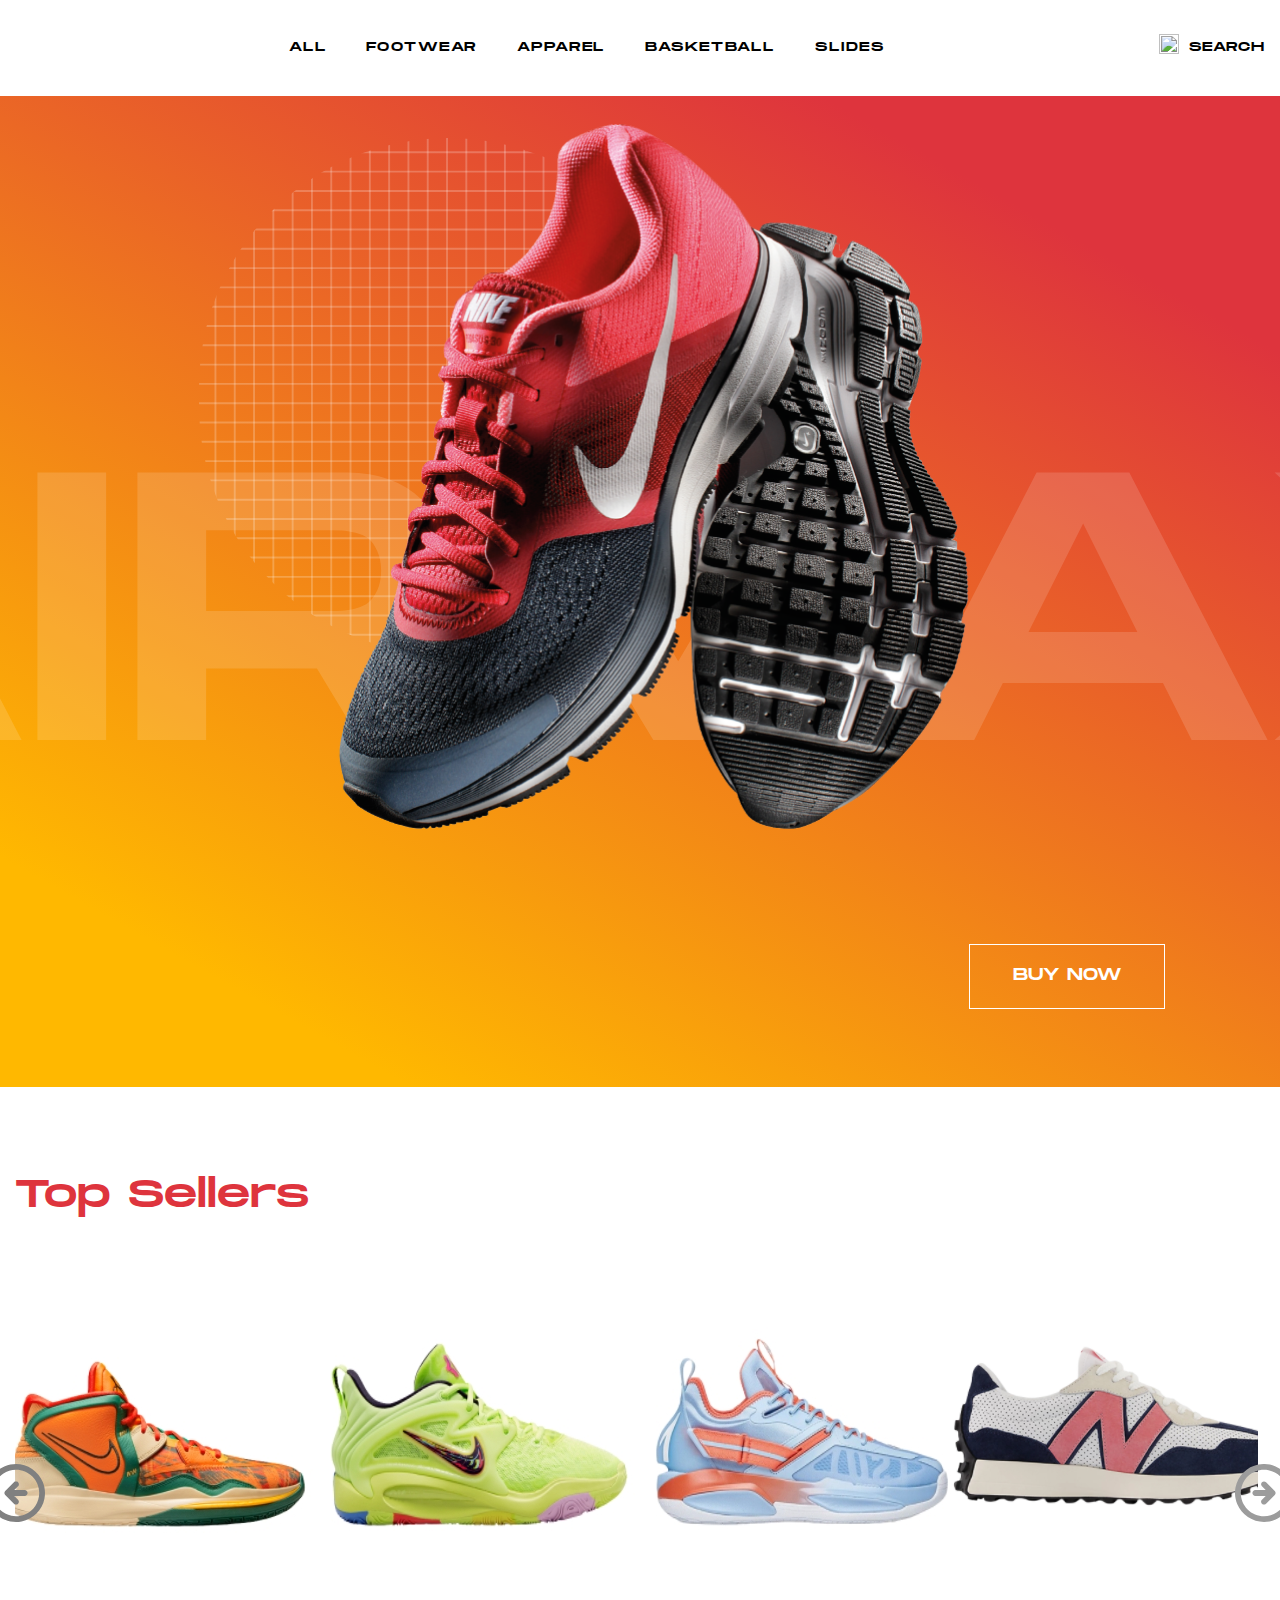
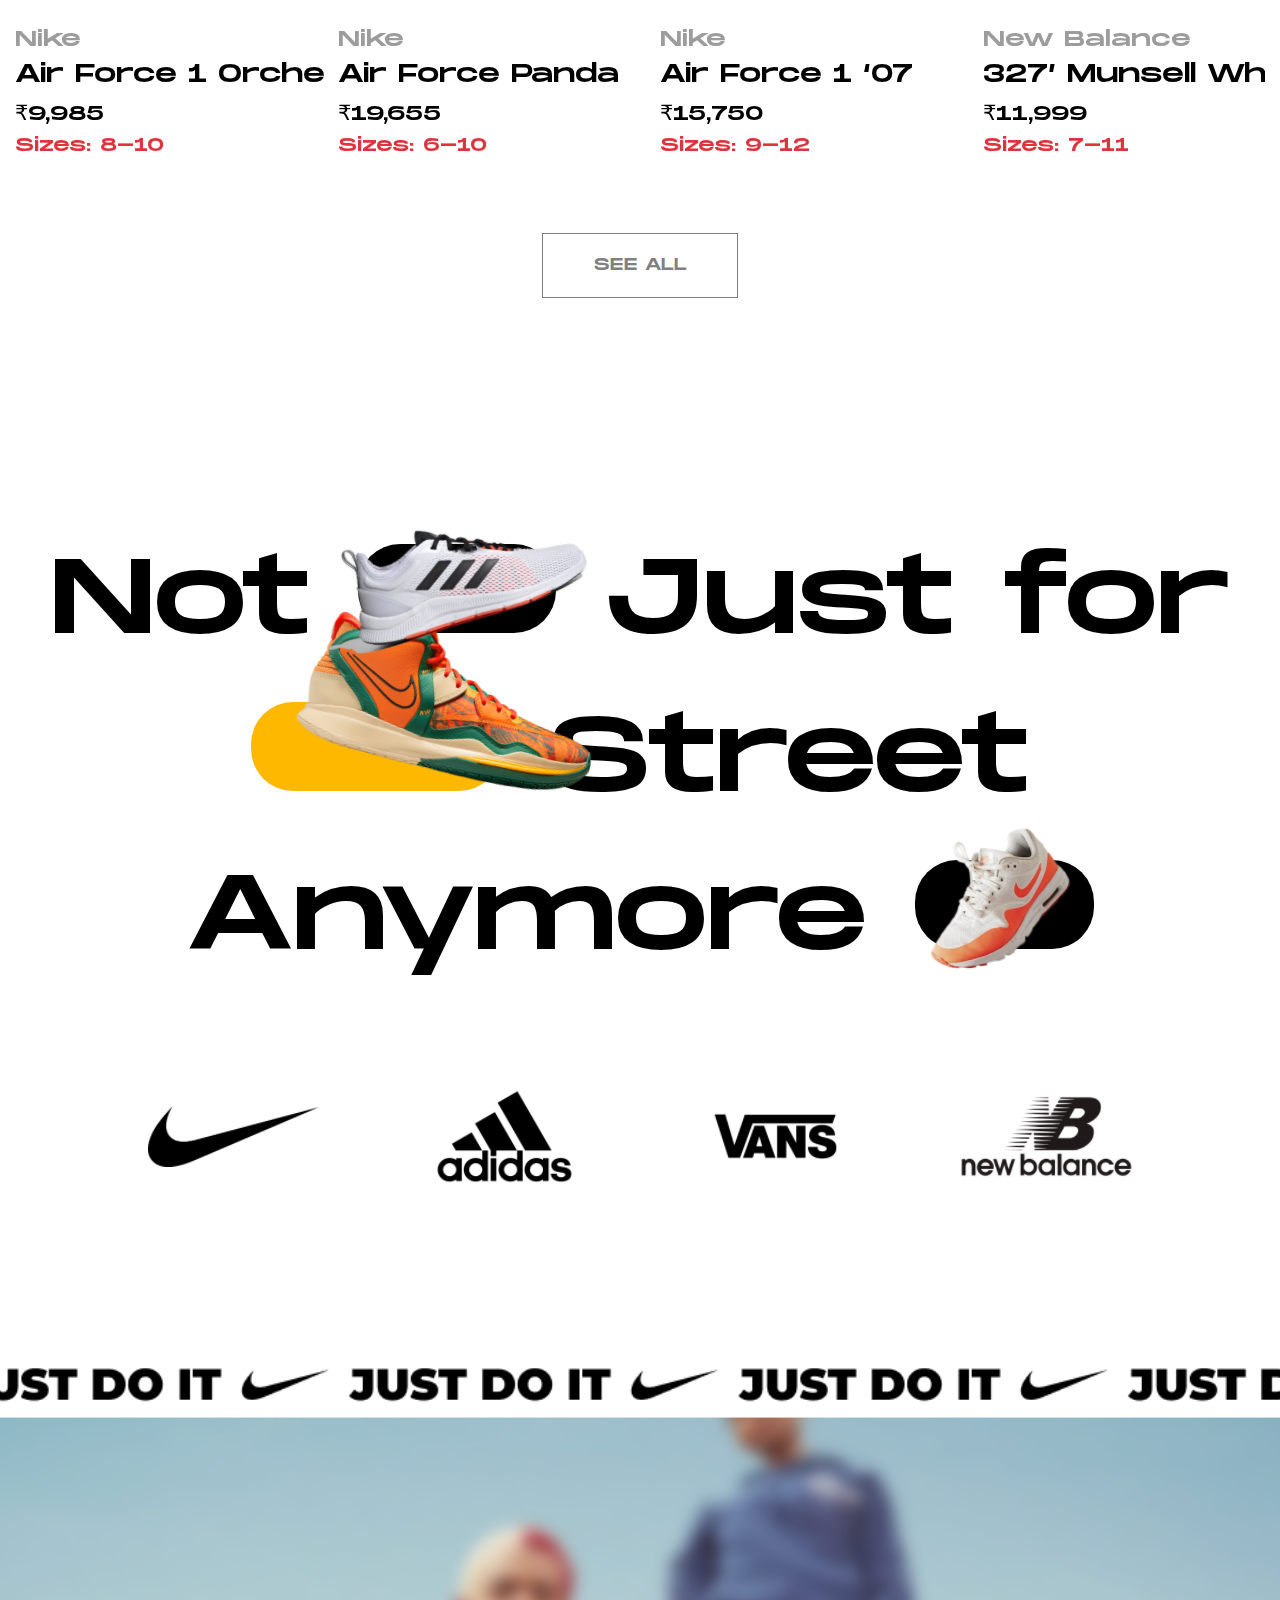
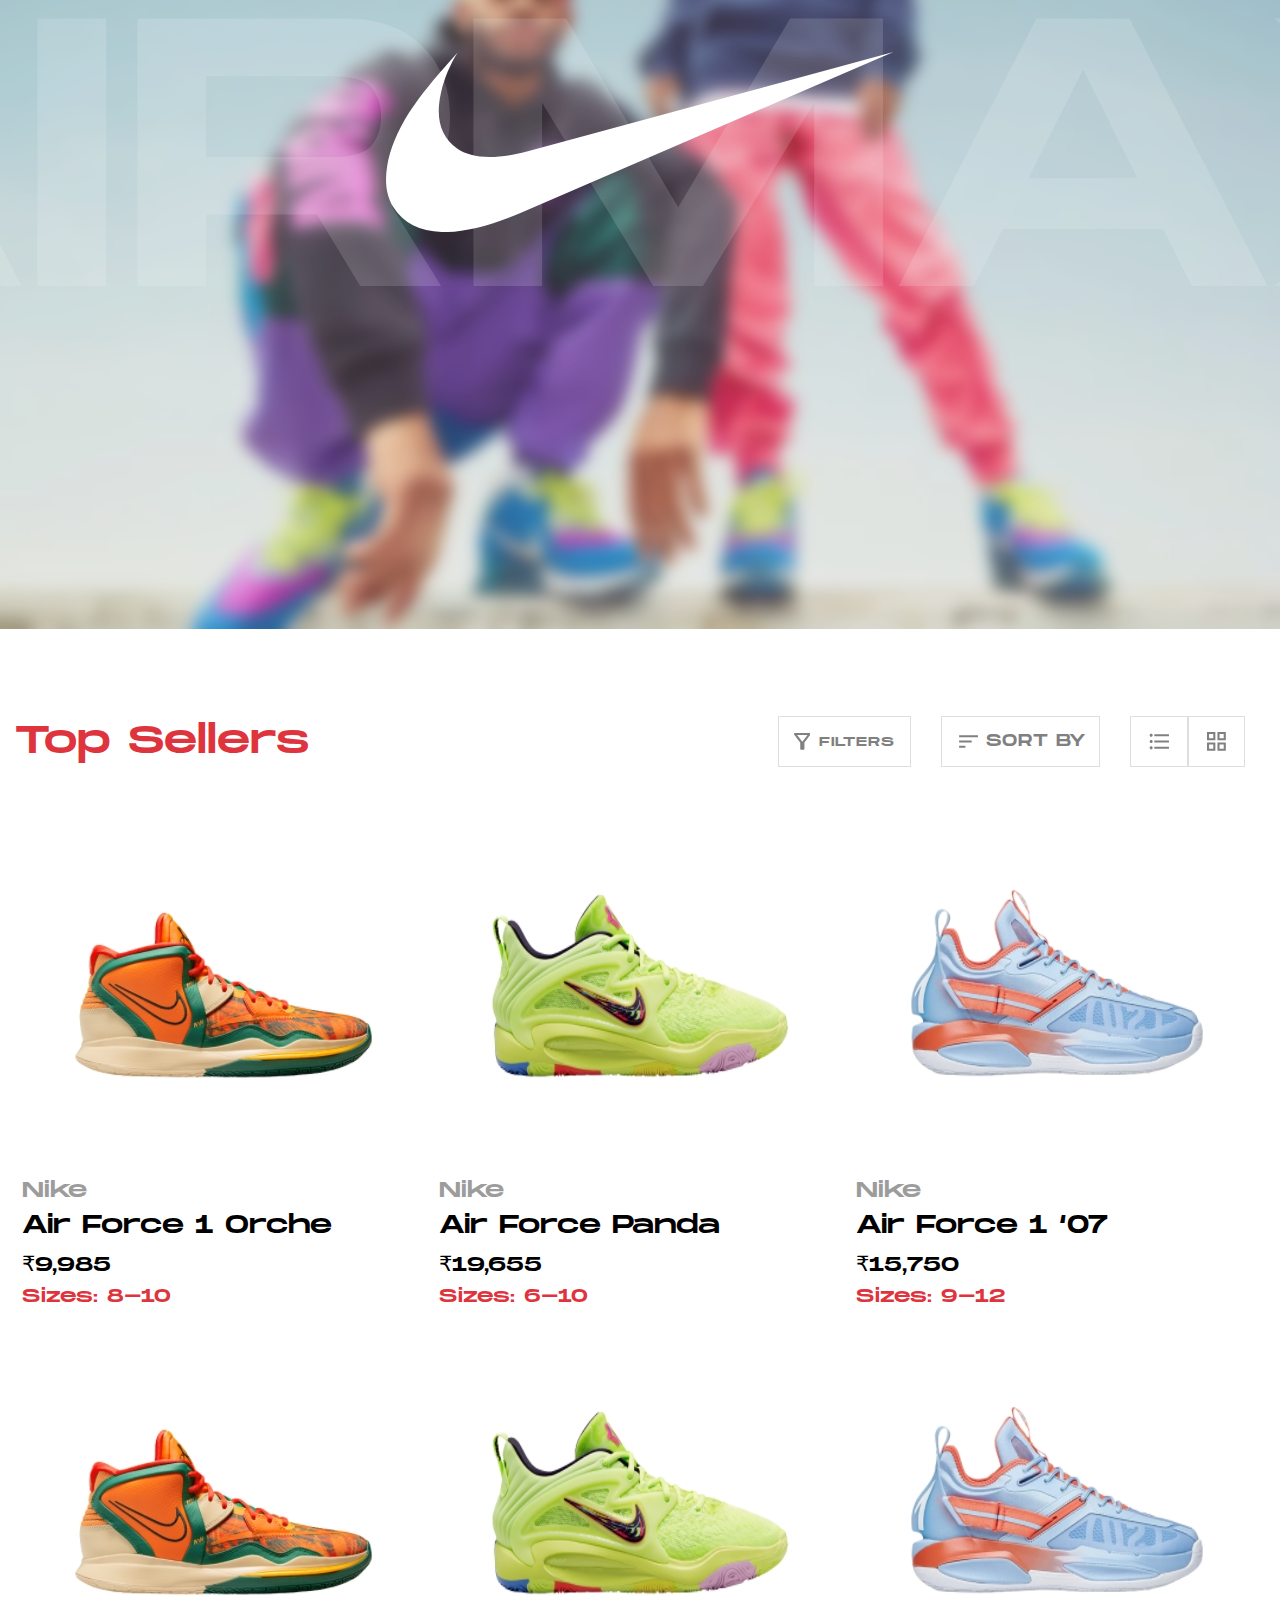
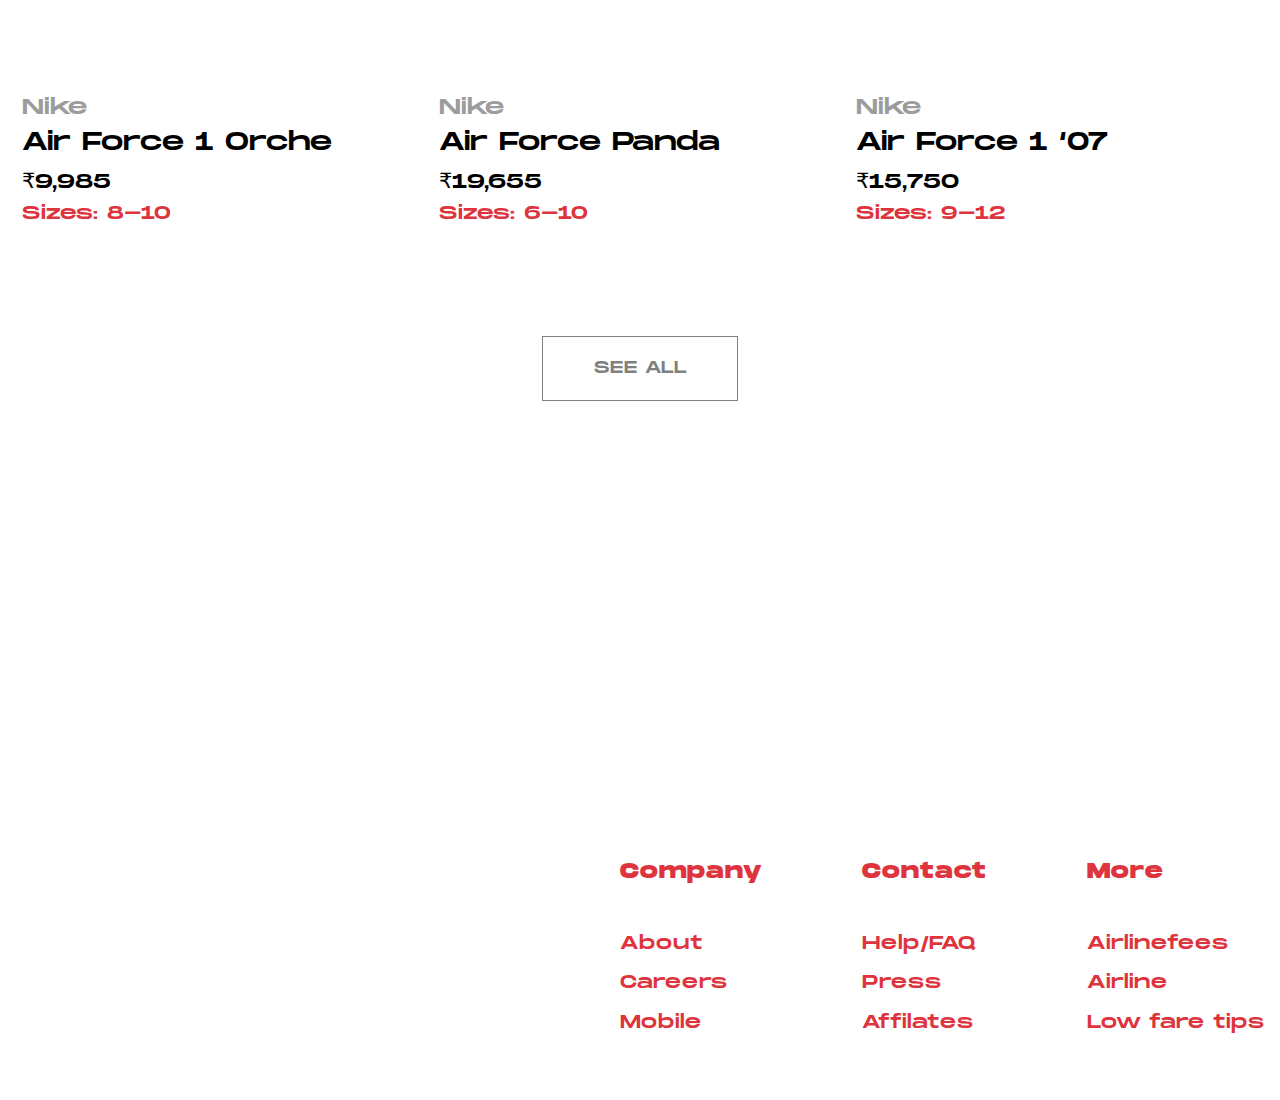
==== sneakers-shop/index.html @ de07e749 "Add files via upload" ====
<!DOCTYPE html>
<html lang="en">

<head>
    <meta charset="UTF-8">
    <meta name="viewport" content="width=device-width, initial-scale=1.0">
    <title>Sneakers Shop</title>
    <link href="css/swiper-bundle.min.css" rel="stylesheet">
    <link href="css/reset.css" rel="stylesheet">
    <link href="css/fonts.css" rel="stylesheet">
    <link href="css/style.css" rel="stylesheet">
</head>

<body class="body">
    <div class="wrapper">
        <header class="header">
            <div class="header__top">
                <div class="container">
                    <div class="header__top-inner">
                        <div class="nav__block">
                            <nav class="nav">
                                <ul class="nav__list">
                                    <li class="nav__item">
                                        <a class="nav__link" href="#">
                                            ALL
                                        </a>
                                    </li>
                                    <li class="nav__item">
                                        <a class="nav__link" href="#">
                                            FOOTWEAR
                                        </a>
                                    </li>
                                    <li class="nav__item">
                                        <a class="nav__link" href="#">
                                            APPAREL
                                        </a>
                                    </li>
                                    <li class="nav__item">
                                        <a class="nav__link" href="#">
                                            BASKETBALL
                                        </a>
                                    </li>
                                    <li class="nav__item">
                                        <a class="nav__link" href="#">
                                            SLIDES
                                        </a>
                                    </li>
                                </ul>
                            </nav>
                        </div>
                        <div class="nav__search">
                            <div class="nav__item-search">
                                <a class="nav__link-search" href="#">
                                    <img class="nav__item-img" src="/sneakers-shop/sneakers-shop/img/icons/search.svg"
                                        alt="">
                                    Search
                                </a>
                            </div>
                        </div>
                        <a class="burger-icon" href="#">
                            <span></span>
                        </a>
                    </div>
                </div>
            </div>
        </header>
        <main class="main">

            <section class="header__hero hero">
                <div class="container">
                    <div class="hero__inner">
                        <div class="hero__content">
                            <div class="hero__bg">
                                <h1 class="hero__text-bg">
                                    AIRMAX
                                </h1>
                            </div>
                            <div class="hero__frame-bg">
                                <svg width="519.081421" height="538.505676" viewBox="0 0 519.081 538.506" fill="none"
                                    xmlns="http://www.w3.org/2000/svg" xmlns:xlink="http://www.w3.org/1999/xlink">
                                    <desc>
                                        Created with Pixso.
                                    </desc>
                                    <defs>
                                        <clipPath id="clip5_125">
                                            <rect id="Frame 2" rx="258.539673" width="536.503601" height="517.079346"
                                                transform="translate(1.001044 539.506714) rotate(-90.000000)"
                                                fill="white" fill-opacity="0" />
                                        </clipPath>
                                    </defs>
                                    <g clip-path="url(#clip5_125)">
                                        <line id="Line 1" x1="518.542725" y1="518.484802" x2="-0.001831" y2="518.484802"
                                            stroke="#FFFFFF" stroke-opacity="0.220000" stroke-width="2.002088" />
                                        <line id="Line 2" x1="518.542725" y1="498.463928" x2="-0.001831" y2="498.463928"
                                            stroke="#FFFFFF" stroke-opacity="0.220000" stroke-width="2.002088" />
                                        <line id="Line 3" x1="518.542725" y1="478.443054" x2="-0.001831" y2="478.443054"
                                            stroke="#FFFFFF" stroke-opacity="0.220000" stroke-width="2.002088" />
                                        <line id="Line 4" x1="518.542725" y1="458.422180" x2="-0.001831" y2="458.422180"
                                            stroke="#FFFFFF" stroke-opacity="0.220000" stroke-width="2.002088" />
                                        <line id="Line 5" x1="518.542725" y1="438.401306" x2="-0.001831" y2="438.401306"
                                            stroke="#FFFFFF" stroke-opacity="0.220000" stroke-width="2.002088" />
                                        <line id="Line 6" x1="518.542725" y1="418.380432" x2="-0.001831" y2="418.380432"
                                            stroke="#FFFFFF" stroke-opacity="0.220000" stroke-width="2.002088" />
                                        <line id="Line 7" x1="518.542725" y1="398.359558" x2="-0.001831" y2="398.359558"
                                            stroke="#FFFFFF" stroke-opacity="0.220000" stroke-width="2.002088" />
                                        <line id="Line 8" x1="518.542725" y1="378.338684" x2="-0.001831" y2="378.338684"
                                            stroke="#FFFFFF" stroke-opacity="0.220000" stroke-width="2.002088" />
                                        <line id="Line 9" x1="518.542725" y1="358.317810" x2="-0.001831" y2="358.317810"
                                            stroke="#FFFFFF" stroke-opacity="0.220000" stroke-width="2.002088" />
                                        <line id="Line 10" x1="518.542725" y1="338.296936" x2="-0.001831"
                                            y2="338.296936" stroke="#FFFFFF" stroke-opacity="0.220000"
                                            stroke-width="2.002088" />
                                        <line id="Line 11" x1="518.542725" y1="318.276062" x2="-0.001831"
                                            y2="318.276062" stroke="#FFFFFF" stroke-opacity="0.220000"
                                            stroke-width="2.002088" />
                                        <line id="Line 12" x1="518.542725" y1="298.255188" x2="-0.001831"
                                            y2="298.255188" stroke="#FFFFFF" stroke-opacity="0.220000"
                                            stroke-width="2.002088" />
                                        <line id="Line 13" x1="518.542725" y1="278.234283" x2="-0.001831"
                                            y2="278.234283" stroke="#FFFFFF" stroke-opacity="0.220000"
                                            stroke-width="2.002088" />
                                        <line id="Line 14" x1="518.542725" y1="258.213409" x2="-0.001831"
                                            y2="258.213409" stroke="#FFFFFF" stroke-opacity="0.220000"
                                            stroke-width="2.002088" />
                                        <line id="Line 15" x1="518.542725" y1="238.192535" x2="-0.001831"
                                            y2="238.192535" stroke="#FFFFFF" stroke-opacity="0.220000"
                                            stroke-width="2.002088" />
                                        <line id="Line 16" x1="518.542725" y1="218.171661" x2="-0.001831"
                                            y2="218.171661" stroke="#FFFFFF" stroke-opacity="0.220000"
                                            stroke-width="2.002088" />
                                        <line id="Line 17" x1="518.542725" y1="198.150787" x2="-0.001831"
                                            y2="198.150787" stroke="#FFFFFF" stroke-opacity="0.220000"
                                            stroke-width="2.002088" />
                                        <line id="Line 18" x1="518.542725" y1="178.129913" x2="-0.001831"
                                            y2="178.129913" stroke="#FFFFFF" stroke-opacity="0.220000"
                                            stroke-width="2.002088" />
                                        <line id="Line 19" x1="518.542725" y1="158.109039" x2="-0.001831"
                                            y2="158.109039" stroke="#FFFFFF" stroke-opacity="0.220000"
                                            stroke-width="2.002088" />
                                        <line id="Line 20" x1="518.542725" y1="138.088165" x2="-0.001831"
                                            y2="138.088165" stroke="#FFFFFF" stroke-opacity="0.220000"
                                            stroke-width="2.002088" />
                                        <line id="Line 21" x1="518.542725" y1="118.067261" x2="-0.001831"
                                            y2="118.067261" stroke="#FFFFFF" stroke-opacity="0.220000"
                                            stroke-width="2.002088" />
                                        <line id="Line 22" x1="518.542725" y1="98.046387" x2="-0.001831" y2="98.046387"
                                            stroke="#FFFFFF" stroke-opacity="0.220000" stroke-width="2.002088" />
                                        <line id="Line 23" x1="518.542725" y1="78.025513" x2="-0.001831" y2="78.025513"
                                            stroke="#FFFFFF" stroke-opacity="0.220000" stroke-width="2.002088" />
                                        <line id="Line 24" x1="518.542725" y1="58.004639" x2="-0.001831" y2="58.004639"
                                            stroke="#FFFFFF" stroke-opacity="0.220000" stroke-width="2.002088" />
                                        <line id="Line 25" x1="518.542725" y1="37.983765" x2="-0.001831" y2="37.983765"
                                            stroke="#FFFFFF" stroke-opacity="0.220000" stroke-width="2.002088" />
                                        <line id="Line 26" x1="518.542725" y1="17.962891" x2="-0.001831" y2="17.962891"
                                            stroke="#FFFFFF" stroke-opacity="0.220000" stroke-width="2.002088" />
                                        <line id="Line 27" x1="18.018799" y1="538.522461" x2="18.018799" y2="-0.072632"
                                            stroke="#FFFFFF" stroke-opacity="0.220000" stroke-width="2.002088" />
                                        <line id="Line 28" x1="38.039673" y1="538.522461" x2="38.039673" y2="-0.072632"
                                            stroke="#FFFFFF" stroke-opacity="0.220000" stroke-width="2.002088" />
                                        <line id="Line 29" x1="58.060547" y1="538.522461" x2="58.060547" y2="-0.072632"
                                            stroke="#FFFFFF" stroke-opacity="0.220000" stroke-width="2.002088" />
                                        <line id="Line 30" x1="78.081421" y1="538.522461" x2="78.081421" y2="-0.072632"
                                            stroke="#FFFFFF" stroke-opacity="0.220000" stroke-width="2.002088" />
                                        <line id="Line 31" x1="98.102295" y1="538.522461" x2="98.102295" y2="-0.072632"
                                            stroke="#FFFFFF" stroke-opacity="0.220000" stroke-width="2.002088" />
                                        <line id="Line 32" x1="118.123169" y1="538.522461" x2="118.123169"
                                            y2="-0.072632" stroke="#FFFFFF" stroke-opacity="0.220000"
                                            stroke-width="2.002088" />
                                        <line id="Line 33" x1="138.144043" y1="538.522461" x2="138.144043"
                                            y2="-0.072632" stroke="#FFFFFF" stroke-opacity="0.220000"
                                            stroke-width="2.002088" />
                                        <line id="Line 34" x1="158.164917" y1="538.522461" x2="158.164917"
                                            y2="-0.072632" stroke="#FFFFFF" stroke-opacity="0.220000"
                                            stroke-width="2.002088" />
                                        <line id="Line 35" x1="178.185791" y1="538.522461" x2="178.185791"
                                            y2="-0.072632" stroke="#FFFFFF" stroke-opacity="0.220000"
                                            stroke-width="2.002088" />
                                        <line id="Line 36" x1="198.206665" y1="538.522461" x2="198.206665"
                                            y2="-0.072632" stroke="#FFFFFF" stroke-opacity="0.220000"
                                            stroke-width="2.002088" />
                                        <line id="Line 37" x1="218.227539" y1="538.522461" x2="218.227539"
                                            y2="-0.072632" stroke="#FFFFFF" stroke-opacity="0.220000"
                                            stroke-width="2.002088" />
                                        <line id="Line 38" x1="238.248413" y1="538.522461" x2="238.248413"
                                            y2="-0.072632" stroke="#FFFFFF" stroke-opacity="0.220000"
                                            stroke-width="2.002088" />
                                        <line id="Line 39" x1="258.269287" y1="538.522461" x2="258.269287"
                                            y2="-0.072632" stroke="#FFFFFF" stroke-opacity="0.220000"
                                            stroke-width="2.002088" />
                                        <line id="Line 40" x1="278.290161" y1="538.522461" x2="278.290161"
                                            y2="-0.072632" stroke="#FFFFFF" stroke-opacity="0.220000"
                                            stroke-width="2.002088" />
                                        <line id="Line 41" x1="298.311035" y1="538.522461" x2="298.311035"
                                            y2="-0.072632" stroke="#FFFFFF" stroke-opacity="0.220000"
                                            stroke-width="2.002088" />
                                        <line id="Line 42" x1="318.331909" y1="538.522461" x2="318.331909"
                                            y2="-0.072632" stroke="#FFFFFF" stroke-opacity="0.220000"
                                            stroke-width="2.002088" />
                                        <line id="Line 43" x1="338.352783" y1="538.522461" x2="338.352783"
                                            y2="-0.072632" stroke="#FFFFFF" stroke-opacity="0.220000"
                                            stroke-width="2.002088" />
                                        <line id="Line 44" x1="358.373657" y1="538.522461" x2="358.373657"
                                            y2="-0.072632" stroke="#FFFFFF" stroke-opacity="0.220000"
                                            stroke-width="2.002088" />
                                        <line id="Line 45" x1="378.394531" y1="538.522461" x2="378.394531"
                                            y2="-0.072632" stroke="#FFFFFF" stroke-opacity="0.220000"
                                            stroke-width="2.002088" />
                                        <line id="Line 46" x1="398.415466" y1="538.522461" x2="398.415466"
                                            y2="-0.072632" stroke="#FFFFFF" stroke-opacity="0.220000"
                                            stroke-width="2.002088" />
                                        <line id="Line 47" x1="418.436340" y1="538.522461" x2="418.436340"
                                            y2="-0.072632" stroke="#FFFFFF" stroke-opacity="0.220000"
                                            stroke-width="2.002088" />
                                        <line id="Line 48" x1="438.457214" y1="538.522461" x2="438.457214"
                                            y2="-0.072632" stroke="#FFFFFF" stroke-opacity="0.220000"
                                            stroke-width="2.002088" />
                                        <line id="Line 49" x1="458.478088" y1="538.522461" x2="458.478088"
                                            y2="-0.072632" stroke="#FFFFFF" stroke-opacity="0.220000"
                                            stroke-width="2.002088" />
                                        <line id="Line 50" x1="478.498962" y1="538.522461" x2="478.498962"
                                            y2="-0.072632" stroke="#FFFFFF" stroke-opacity="0.220000"
                                            stroke-width="2.002088" />
                                        <line id="Line 51" x1="498.519836" y1="538.522461" x2="498.519836"
                                            y2="-0.072632" stroke="#FFFFFF" stroke-opacity="0.220000"
                                            stroke-width="2.002088" />
                                    </g>
                                </svg>
                            </div>
                        </div>
                        <div class="hero__img">
                            <img src="../sneakers-shop/img/content/big-red-nike.png" alt="">
                        </div>
                    </div>
                    <div class="hero__btn">
                        <a class="hero__button button" href="#">
                            BUY NOW
                        </a>
                    </div>
                </div>
            </section>

            <section class="main__gallery gallery">
                <div class="container">
                    <div class="gallery__inner">
                        <div class="gallery__content">
                            <div class="gallery__info">
                                <h1 class="gallery__title title">
                                    Top Sellers
                                </h1>
                            </div>
                        </div>
                        <div class="gallery__nav">
                            <button class="gallery__prev" type="button">
                                <svg width="58.000000" height="58.000061" viewBox="0 0 58 58.0001" fill="none"
                                    xmlns="http://www.w3.org/2000/svg" xmlns:xlink="http://www.w3.org/1999/xlink">
                                    <desc>
                                        Created with Pixso.
                                    </desc>
                                    <defs />
                                    <g style="mix-blend-mode:normal">
                                        <path id="Vector"
                                            d="M18.24 26.94C17.97 27.21 17.77 27.54 17.63 27.89C17.34 28.6 17.34 29.39 17.63 30.1C17.77 30.45 17.97 30.78 18.24 31.05L26.94 39.75C27.48 40.3 28.22 40.61 29 40.61C29.77 40.61 30.51 40.3 31.05 39.75C31.6 39.21 31.91 38.47 31.91 37.7C31.91 36.92 31.6 36.18 31.05 35.64L27.28 31.9L37.7 31.9C38.46 31.9 39.2 31.59 39.75 31.05C40.29 30.5 40.59 29.76 40.59 29C40.59 28.23 40.29 27.49 39.75 26.94C39.2 26.4 38.46 26.1 37.7 26.1L27.28 26.1L31.05 22.35C31.33 22.08 31.54 21.76 31.69 21.41C31.84 21.06 31.91 20.68 31.91 20.29C31.91 19.91 31.84 19.53 31.69 19.18C31.54 18.83 31.33 18.51 31.05 18.24C30.78 17.96 30.46 17.75 30.11 17.6C29.76 17.45 29.38 17.38 29 17.38C28.61 17.38 28.23 17.45 27.88 17.6C27.53 17.75 27.21 17.96 26.94 18.24L18.24 26.94ZM0 29C0 34.73 1.7 40.34 4.88 45.11C8.07 49.88 12.6 53.59 17.9 55.79C23.2 57.98 29.03 58.56 34.65 57.44C40.28 56.32 45.45 53.56 49.5 49.5C53.56 45.45 56.32 40.28 57.44 34.65C58.56 29.03 57.98 23.2 55.79 17.9C53.59 12.6 49.88 8.07 45.11 4.88C40.34 1.7 34.73 0 29 0C25.19 0 21.42 0.75 17.9 2.2C14.38 3.66 11.18 5.8 8.49 8.49C3.05 13.93 0 21.3 0 29ZM52.2 29C52.2 33.58 50.83 38.07 48.29 41.88C45.74 45.7 42.11 48.67 37.87 50.43C33.63 52.19 28.97 52.64 24.47 51.75C19.97 50.85 15.83 48.64 12.59 45.4C9.35 42.16 7.14 38.02 6.24 33.52C5.35 29.02 5.81 24.36 7.56 20.12C9.32 15.88 12.29 12.25 16.11 9.7C19.92 7.16 24.41 5.79 29 5.79C35.15 5.79 41.05 8.24 45.4 12.59C49.75 16.94 52.2 22.84 52.2 29Z"
                                            fill="#808080" fill-opacity="1.000000" fill-rule="nonzero" />
                                    </g>
                                </svg>
                            </button>
                            <button class="gallery__next" type="button">
                                <svg width="58.000000" height="58.000061" viewBox="0 0 60.0714 60.0715" fill="none"
                                    xmlns="http://www.w3.org/2000/svg" xmlns:xlink="http://www.w3.org/1999/xlink">
                                    <desc>
                                        Created with Pixso.
                                    </desc>
                                    <defs />
                                    <path id="Vector"
                                        d="M41.17 32.16C41.45 31.88 41.66 31.54 41.8 31.17C42.11 30.44 42.11 29.62 41.8 28.89C41.66 28.52 41.45 28.18 41.17 27.9L32.16 18.89C31.6 18.32 30.83 18 30.03 18C29.23 18 28.46 18.32 27.9 18.89C27.33 19.45 27.01 20.22 27.01 21.02C27.01 21.82 27.33 22.59 27.9 23.15L31.8 27.03L21.02 27.03C20.22 27.03 19.46 27.34 18.9 27.91C18.33 28.47 18.02 29.23 18.02 30.03C18.02 30.83 18.33 31.59 18.9 32.15C19.46 32.72 20.22 33.03 21.02 33.03L31.8 33.03L27.9 36.91C27.62 37.19 27.39 37.52 27.24 37.89C27.09 38.25 27.01 38.65 27.01 39.04C27.01 39.44 27.09 39.83 27.24 40.2C27.39 40.56 27.62 40.89 27.9 41.17C28.18 41.46 28.51 41.68 28.88 41.83C29.24 41.98 29.63 42.06 30.03 42.06C30.43 42.06 30.82 41.98 31.19 41.83C31.55 41.68 31.88 41.46 32.16 41.17L41.17 32.16ZM60.07 30.03C60.07 24.09 58.3 18.28 55 13.34C51.7 8.4 47.01 4.55 41.52 2.28C36.04 0.01 30 -0.59 24.17 0.57C18.34 1.73 12.99 4.59 8.79 8.79C4.59 12.99 1.73 18.34 0.57 24.17C-0.59 30 0.01 36.04 2.28 41.53C4.55 47.01 8.4 51.7 13.34 55C18.28 58.3 24.09 60.07 30.03 60.07C38 60.07 45.64 56.9 51.27 51.27C56.9 45.64 60.07 38 60.07 30.03ZM6 30.03C6 25.28 7.41 20.63 10.05 16.68C12.69 12.73 16.44 9.65 20.84 7.83C25.23 6.01 30.06 5.54 34.72 6.46C39.38 7.39 43.66 9.68 47.02 13.04C50.38 16.4 52.67 20.68 53.6 25.34C54.52 30 54.05 34.84 52.23 39.23C50.41 43.62 47.33 47.37 43.38 50.01C39.43 52.65 34.78 54.06 30.03 54.06C23.66 54.06 17.55 51.53 13.04 47.02C8.53 42.52 6 36.4 6 30.03Z"
                                        fill="#9C9C9C" fill-opacity="1.000000" fill-rule="nonzero" />
                                </svg>
                            </button>
                        </div>
                    </div>
                    <div class="gallery__slider swiper">
                        <div class="gallery__wrapper swiper-wrapper">
                            <div class="gallery__slide swiper-slide">
                                <div class="gallery__element">
                                    <div class="gallery__element-img">
                                        <img src="img/content/nike-orange.jpeg" alt="">
                                    </div>
                                    <div class="gallery__element-info">
                                        <a class="gallery__element-name" href="#">
                                            Nike
                                        </a>
                                        <div class="gallery__element-price" href="#">
                                            Air Force 1 Orche
                                            <br>
                                            <span>₹9,985</span>
                                        </div>
                                        <div class="gallery__element-size">
                                            Sizes: 8-10
                                        </div>
                                    </div>
                                </div>
                            </div>
                            <div class="gallery__slide swiper-slide">
                                <div class="gallery__element">
                                    <div class="gallery__element-img">
                                        <img src="img/content/nike-green.jpeg" alt="">
                                    </div>
                                    <div class="gallery__element-info">
                                        <a class="gallery__element-name" href="#">
                                            Nike
                                        </a>
                                        <div class="gallery__element-price" href="#">
                                            Air Force Panda
                                            <br>
                                            <span>₹19,655</span>
                                        </div>
                                        <div class="gallery__element-size">
                                            Sizes: 6-10
                                        </div>
                                    </div>
                                </div>
                            </div>
                            <div class="gallery__slide swiper-slide">
                                <div class="gallery__element">
                                    <div class="gallery__element-img">
                                        <img src="img/content/nike-blue.jpeg" alt="">
                                    </div>
                                    <div class="gallery__element-info">
                                        <a class="gallery__element-name" href="#">
                                            Nike
                                        </a>
                                        <div class="gallery__element-price" href="#">
                                            Air Force 1 ‘07
                                            <br>
                                            <span>₹15,750</span>
                                        </div>
                                        <div class="gallery__element-size">
                                            Sizes: 9-12
                                        </div>
                                    </div>
                                </div>
                            </div>
                            <div class="gallery__slide swiper-slide">
                                <div class="gallery__element">
                                    <div class="gallery__element-img">
                                        <img src="img/content/new-balance1.png" alt="">
                                    </div>
                                    <div class="gallery__element-info">
                                        <a class="gallery__element-name" href="#">
                                            New Balance
                                        </a>
                                        <div class="gallery__element-price" href="#">
                                            327’ Munsell White
                                            <br>
                                            <span>₹11,999</span>
                                        </div>
                                        <div class="gallery__element-size">
                                            Sizes: 7-11
                                        </div>
                                    </div>
                                </div>
                            </div>
                            <div class="gallery__slide swiper-slide">
                                <div class="gallery__element">
                                    <div class="gallery__element-img">
                                        <img src="img/content/new-balance.jpeg" alt="">
                                    </div>
                                    <div class="gallery__element-info">
                                        <a class="gallery__element-name" href="#">
                                            New Balance
                                        </a>
                                        <div class="gallery__element-price" href="#">
                                            327’ Munsell White
                                            <br>
                                            <span>₹11,999</span>
                                        </div>
                                        <div class="gallery__element-size">
                                            Sizes: 7-11
                                        </div>
                                    </div>
                                </div>
                            </div>
                            <div class="gallery__slide swiper-slide">
                                <div class="gallery__element">
                                    <div class="gallery__element-img">
                                        <img src="img/content/new-balance.jpeg" alt="">
                                    </div>
                                    <div class="gallery__element-info">
                                        <a class="gallery__element-name" href="#">
                                            New Balance
                                        </a>
                                        <div class="gallery__element-price" href="#">
                                            327’ Munsell White
                                            <br>
                                            <span>₹11,999</span>
                                        </div>
                                        <div class="gallery__element-size">
                                            Sizes: 7-11
                                        </div>
                                    </div>
                                </div>
                            </div>
                            <div class="gallery__slide swiper-slide">
                                <div class="gallery__element">
                                    <div class="gallery__element-img">
                                        <img src="img/content/new-balance.jpeg" alt="">
                                    </div>
                                    <div class="gallery__element-info">
                                        <a class="gallery__element-name" href="#">
                                            New Balance
                                        </a>
                                        <div class="gallery__element-price" href="#">
                                            327’ Munsell White
                                            <br>
                                            <span>₹11,999</span>
                                        </div>
                                        <div class="gallery__element-size">
                                            Sizes: 7-11
                                        </div>
                                    </div>
                                </div>
                            </div>
                        </div>
                    </div>
                    <div class="gallery__btn">
                        <a class="gallery__button button" href="#">
                            SEE ALL
                        </a>
                    </div>
                </div>
            </section>

            <section class="main__brand brand">
                <div class="container">
                    <div class="brand__inner">
                        <h1 class="brand__title">
                            Not <span class="span_black1"></span> Just for <span class="span__yellow"></span> Street
                            Anymore <span class="span__black1"></span>
                        </h1>
                    </div>
                    <div class="brand__search">
                        <ul class="brand__list">
                            <li class="brand__item">
                                <a class="brand__link" href="#">
                                    <img class="brand__img" src="img/decor/nike-logo.png" alt="">
                                </a>
                            </li>
                            <li class="brand__item">
                                <a class="brand__link" href="#">
                                    <img class="brand__img" src="img/decor/adidas-logo.png" alt="">
                                </a>
                            </li>
                            <li class="brand__item">
                                <a class="brand__link" href="#">
                                    <img class="brand__img" src="img/decor/vans-logo.png" alt="">
                                </a>
                            </li>
                            <li class="brand__item">
                                <a class="brand__link" href="#">
                                    <img class="brand__img" src="img/decor/new-balance-logo.png" alt="">
                                </a>
                            </li>
                        </ul>
                    </div>
                </div>
            </section>

            <section class="main__nike nike">
                <div class="nike__top">
                    <div class="nike__top-inner">
                        <div class="nike__block">
                            <img src="img/decor/Rectangle.png" alt="">
                            <img src="img/decor/Rectangle.png" alt="">
                        </div>
                    </div>
                </div>
                <div class="nike__hero">
                    <div class="container">
                        <div class="nike__inner">
                            <div class="nike__content">
                                <div class="nike__bg">
                                    <h1 class="nike__text-bg">
                                        AIRMAX
                                    </h1>
                                </div>
                            </div>
                            <div class="nike__img">
                                <svg width="507.428528" height="180.055420" viewBox="0 0 507.429 180.055" fill="none"
                                    xmlns="http://www.w3.org/2000/svg" xmlns:xlink="http://www.w3.org/1999/xlink">
                                    <desc>
                                        Created with Pixso.
                                    </desc>
                                    <defs />
                                    <path id="Vector"
                                        d="M507.42 0L136.19 160.23C105.41 173.43 79.55 180.05 58.64 180.05C34.96 180.05 17.77 171.65 7.12 154.82C0.41 144.02 -1.55 130.33 1.2 113.72C3.94 97.11 11.26 79.42 23.1 60.61C32.97 45.39 49.15 25.39 71.67 0.6C64.03 12.78 58.43 26.17 55.09 40.2C49.17 65.81 54.5 84.61 71.07 96.61C78.96 102.21 89.81 105.02 103.63 105.02C114.67 105.02 127.1 103.21 140.93 99.61L507.42 0Z"
                                        fill="#FFFFFF" fill-opacity="1.000000" fill-rule="nonzero" />
                                </svg>
                            </div>
                        </div>
                    </div>
                </div>
            </section>

            <section class="main__catalog catalog">
                <div class="container">
                    <div class="catalog__inner">
                        <div class="catalog__content">
                            <div class="catalog__info">
                                <h1 class="catalog__title title">
                                    Top Sellers
                                </h1>
                                <div class="catalog__filters">
                                    <div class="container__drop">
                                        <button id="dropdownButton" class="catalog__filters-item1">
                                            <svg width="16.657837" height="16.748718" viewBox="0 0 16.6578 16.7487"
                                                fill="none" xmlns="http://www.w3.org/2000/svg"
                                                xmlns:xlink="http://www.w3.org/1999/xlink">
                                                <desc>
                                                    Created with Pixso.
                                                </desc>
                                                <defs />
                                                <path id="Vector"
                                                    d="M3.1 2.09L13.56 2.09L8.32 8.68L3.1 2.09ZM0.22 1.68C2.33 4.39 6.24 9.42 6.24 9.42L6.24 15.7C6.24 16.27 6.71 16.74 7.28 16.74L9.38 16.74C9.95 16.74 10.42 16.27 10.42 15.7L10.42 9.42C10.42 9.42 14.32 4.39 16.43 1.68C16.97 0.99 16.47 0 15.6 0L1.04 0C0.17 0 -0.32 0.99 0.22 1.68Z"
                                                    fill="#808080" fill-opacity="1.000000" fill-rule="nonzero" />
                                            </svg>
                                            FILTERS
                                        </button>
                                        <div id="dropdown" class="dropdown-content">
                                            <ul id="itemList">
                                                <li>
                                                    <button class="button__drop" type="button"
                                                        data-filter="#category-a">Nike</button>
                                                </li>
                                                <li>
                                                    <button class="button__drop" type="button"
                                                        data-filter="#category-b">Adidas</button>
                                                </li>
                                                <li>
                                                    <button class="button__drop" type="button"
                                                        data-filter="#category-c">New-Balance</button>
                                                </li>
                                            </ul>
                                        </div>
                                    </div>
                                    <a class="catalog__filters-item2" href="#">
                                        <svg width="25.123047" height="25.123047" viewBox="0 0 25.123 25.123"
                                            fill="none" xmlns="http://www.w3.org/2000/svg"
                                            xmlns:xlink="http://www.w3.org/1999/xlink">
                                            <desc>
                                                Created with Pixso.
                                            </desc>
                                            <defs>
                                                <clipPath id="clip5_508">
                                                    <rect id="sort_black_24dp 1" rx="0.000000" width="23.866890"
                                                        height="23.866890" transform="translate(0.628076 0.628076)"
                                                        fill="white" fill-opacity="0" />
                                                </clipPath>
                                            </defs>
                                            <rect id="sort_black_24dp 1" rx="0.000000" width="23.866890"
                                                height="23.866890" transform="translate(0.628076 0.628076)"
                                                fill="#FFFFFF" fill-opacity="0" />
                                            <g clip-path="url(#clip5_508)">
                                                <path id="Vector"
                                                    d="M3.13 18.84L9.42 18.84L9.42 16.74L3.13 16.74L3.13 18.84ZM3.13 6.28L3.13 8.37L21.98 8.37L21.98 6.28L3.13 6.28ZM3.13 13.6L15.7 13.6L15.7 11.51L3.13 11.51L3.13 13.6Z"
                                                    fill="#808080" fill-opacity="1.000000" fill-rule="nonzero" />
                                            </g>
                                        </svg>
                                        SORT BY
                                    </a>
                                    <a class="catalog__filters-item3" href="#">
                                        <svg width="25.123047" height="25.123047" viewBox="0 0 25.123 25.123"
                                            fill="none" xmlns="http://www.w3.org/2000/svg"
                                            xmlns:xlink="http://www.w3.org/1999/xlink">
                                            <desc>
                                                Created with Pixso.
                                            </desc>
                                            <defs>
                                                <clipPath id="clip5_513">
                                                    <rect id="format_list_bulleted_black_24dp 1" rx="0.000000"
                                                        width="23.866890" height="23.866890"
                                                        transform="translate(0.628076 0.628076)" fill="white"
                                                        fill-opacity="0" />
                                                </clipPath>
                                            </defs>
                                            <rect id="format_list_bulleted_black_24dp 1" rx="0.000000" width="23.866890"
                                                height="23.866890" transform="translate(0.628076 0.628076)"
                                                fill="#FFFFFF" fill-opacity="0" />
                                            <g clip-path="url(#clip5_513)">
                                                <path id="Vector"
                                                    d="M4.18 10.99C3.31 10.99 2.61 11.69 2.61 12.56C2.61 13.43 3.31 14.13 4.18 14.13C5.05 14.13 5.75 13.43 5.75 12.56C5.75 11.69 5.05 10.99 4.18 10.99ZM4.18 4.71C3.31 4.71 2.61 5.41 2.61 6.28C2.61 7.15 3.31 7.85 4.18 7.85C5.05 7.85 5.75 7.15 5.75 6.28C5.75 5.41 5.05 4.71 4.18 4.71ZM4.18 17.27C3.31 17.27 2.61 17.98 2.61 18.84C2.61 19.7 3.32 20.41 4.18 20.41C5.04 20.41 5.75 19.7 5.75 18.84C5.75 17.98 5.05 17.27 4.18 17.27ZM7.32 19.88L21.98 19.88L21.98 17.79L7.32 17.79L7.32 19.88ZM7.32 13.6L21.98 13.6L21.98 11.51L7.32 11.51L7.32 13.6ZM7.32 5.23L7.32 7.32L21.98 7.32L21.98 5.23L7.32 5.23Z"
                                                    fill="#808080" fill-opacity="1.000000" fill-rule="nonzero" />
                                            </g>
                                        </svg>

                                    </a>
                                    <a class="catalog__filters-item4" href="#">
                                        <svg width="18.842285" height="18.842285" viewBox="0 0 18.8423 18.8423"
                                            fill="none" xmlns="http://www.w3.org/2000/svg"
                                            xmlns:xlink="http://www.w3.org/1999/xlink">
                                            <desc>
                                                Created with Pixso.
                                            </desc>
                                            <defs />
                                            <path id="Vector"
                                                d="M0 0L0 8.37L8.37 8.37L8.37 0L0 0ZM6.28 6.28L2.09 6.28L2.09 2.09L6.28 2.09L6.28 6.28ZM0 10.46L0 18.84L8.37 18.84L8.37 10.46L0 10.46ZM6.28 16.74L2.09 16.74L2.09 12.56L6.28 12.56L6.28 16.74ZM10.46 0L10.46 8.37L18.84 8.37L18.84 0L10.46 0ZM16.74 6.28L12.56 6.28L12.56 2.09L16.74 2.09L16.74 6.28ZM10.46 10.46L10.46 18.84L18.84 18.84L18.84 10.46L10.46 10.46ZM16.74 16.74L12.56 16.74L12.56 12.56L16.74 12.56L16.74 16.74Z"
                                                fill="#808080" fill-opacity="1.000000" fill-rule="nonzero" />
                                        </svg>
                                    </a>
                                </div>
                            </div>
                        </div>
                    </div>
                    <div class="catalog__items">
                        <div class="catalog__wrapper">
                            <div class="catalog__nike" id="category-a">
                                <div class="catalog__slide mix">
                                    <div class="catalog__element">
                                        <div class="catalog__element-img">
                                            <img src="img/content/nike-orange.jpeg" alt="">
                                        </div>
                                        <div class="catalog__element-info">
                                            <a class="catalog__element-name" href="#">
                                                Nike
                                            </a>
                                            <div class="catalog__element-price" href="#">
                                                Air Force 1 Orche
                                                <br>
                                                <span>₹9,985</span>
                                            </div>
                                            <div class="catalog__element-size">
                                                Sizes: 8-10
                                            </div>
                                        </div>
                                    </div>
                                </div>
                                <div class="catalog__slide mix ">
                                    <div class="catalog__element">
                                        <div class="catalog__element-img">
                                            <img src="img/content/nike-green.jpeg" alt="">
                                        </div>
                                        <div class="catalog__element-info">
                                            <a class="catalog__element-name" href="#">
                                                Nike
                                            </a>
                                            <div class="catalog__element-price" href="#">
                                                Air Force Panda
                                                <br>
                                                <span>₹19,655</span>
                                            </div>
                                            <div class="catalog__element-size">
                                                Sizes: 6-10
                                            </div>
                                        </div>
                                    </div>
                                </div>
                                <div class="catalog__slide mix">
                                    <div class="catalog__element">
                                        <div class="catalog__element-img">
                                            <img src="img/content/nike-blue.jpeg" alt="">
                                        </div>
                                        <div class="catalog__element-info">
                                            <a class="catalog__element-name" href="#">
                                                Nike
                                            </a>
                                            <div class="catalog__element-price" href="#">
                                                Air Force 1 ‘07
                                                <br>
                                                <span>₹15,750</span>
                                            </div>
                                            <div class="catalog__element-size">
                                                Sizes: 9-12
                                            </div>
                                        </div>
                                    </div>
                                </div>
                                <div class="catalog__slide mix">
                                    <div class="catalog__element">
                                        <div class="catalog__element-img">
                                            <img src="img/content/nike-orange.jpeg" alt="">
                                        </div>
                                        <div class="catalog__element-info">
                                            <a class="catalog__element-name" href="#">
                                                Nike
                                            </a>
                                            <div class="catalog__element-price" href="#">
                                                Air Force 1 Orche
                                                <br>
                                                <span>₹9,985</span>
                                            </div>
                                            <div class="catalog__element-size">
                                                Sizes: 8-10
                                            </div>
                                        </div>
                                    </div>
                                </div>
                                <div class="catalog__slide mix">
                                    <div class="catalog__element">
                                        <div class="catalog__element-img">
                                            <img src="img/content/nike-green.jpeg" alt="">
                                        </div>
                                        <div class="catalog__element-info">
                                            <a class="catalog__element-name" href="#">
                                                Nike
                                            </a>
                                            <div class="catalog__element-price" href="#">
                                                Air Force Panda
                                                <br>
                                                <span>₹19,655</span>
                                            </div>
                                            <div class="catalog__element-size">
                                                Sizes: 6-10
                                            </div>
                                        </div>
                                    </div>
                                </div>
                                <div class="catalog__slide mix">
                                    <div class="catalog__element">
                                        <div class="catalog__element-img">
                                            <img src="img/content/nike-blue.jpeg" alt="">
                                        </div>
                                        <div class="catalog__element-info">
                                            <a class="catalog__element-name" href="#">
                                                Nike
                                            </a>
                                            <div class="catalog__element-price" href="#">
                                                Air Force 1 ‘07
                                                <br>
                                                <span>₹15,750</span>
                                            </div>
                                            <div class="catalog__element-size">
                                                Sizes: 9-12
                                            </div>
                                        </div>
                                    </div>
                                </div>
                            </div>
                            <div class="catalog__adidas" id="category-b">
                                <div class="catalog__slide mix">
                                    <div class="catalog__element">
                                        <div class="catalog__element-img">
                                            <img src="img/content/adidas-brand.png" alt="">
                                        </div>
                                        <div class="catalog__element-info">
                                            <a class="catalog__element-name" href="#">
                                                Adidas
                                            </a>
                                            <div class="catalog__element-price" href="#">
                                                Sport
                                                <br>
                                                <span>₹7.999</span>
                                            </div>
                                            <div class="catalog__element-size">
                                                Sizes: 7-11
                                            </div>
                                        </div>
                                    </div>
                                </div>
                                <div class="catalog__slide mix">
                                    <div class="catalog__element">
                                        <div class="catalog__element-img">
                                            <img src="img/content/adidas-brand.png" alt="">
                                        </div>
                                        <div class="catalog__element-info">
                                            <a class="catalog__element-name" href="#">
                                                Adidas
                                            </a>
                                            <div class="catalog__element-price" href="#">
                                                Sport
                                                <br>
                                                <span>₹7.999</span>
                                            </div>
                                            <div class="catalog__element-size">
                                                Sizes: 7-11
                                            </div>
                                        </div>
                                    </div>
                                </div>
                                <div class="catalog__slide mix">
                                    <div class="catalog__element">
                                        <div class="catalog__element-img">
                                            <img src="img/content/adidas-brand.png" alt="">
                                        </div>
                                        <div class="catalog__element-info">
                                            <a class="catalog__element-name" href="#">
                                                Adidas
                                            </a>
                                            <div class="catalog__element-price" href="#">
                                                Sport
                                                <br>
                                                <span>₹7.999</span>
                                            </div>
                                            <div class="catalog__element-size">
                                                Sizes: 7-11
                                            </div>
                                        </div>
                                    </div>
                                </div>
                                <div class="catalog__slide mix">
                                    <div class="catalog__element">
                                        <div class="catalog__element-img">
                                            <img src="img/content/adidas-brand.png" alt="">
                                        </div>
                                        <div class="catalog__element-info">
                                            <a class="catalog__element-name" href="#">
                                                Adidas
                                            </a>
                                            <div class="catalog__element-price" href="#">
                                                Sport
                                                <br>
                                                <span>₹7.999</span>
                                            </div>
                                            <div class="catalog__element-size">
                                                Sizes: 7-11
                                            </div>
                                        </div>
                                    </div>
                                </div>
                                <div class="catalog__slide mix">
                                    <div class="catalog__element">
                                        <div class="catalog__element-img">
                                            <img src="img/content/adidas-brand.png" alt="">
                                        </div>
                                        <div class="catalog__element-info">
                                            <a class="catalog__element-name" href="#">
                                                Adidas
                                            </a>
                                            <div class="catalog__element-price" href="#">
                                                Sport
                                                <br>
                                                <span>₹7.999</span>
                                            </div>
                                            <div class="catalog__element-size">
                                                Sizes: 7-11
                                            </div>
                                        </div>
                                    </div>
                                </div>
                                <div class="catalog__slide mix">
                                    <div class="catalog__element">
                                        <div class="catalog__element-img">
                                            <img src="img/content/adidas-brand.png" alt="">
                                        </div>
                                        <div class="catalog__element-info">
                                            <a class="catalog__element-name" href="#">
                                                Adidas
                                            </a>
                                            <div class="catalog__element-price" href="#">
                                                Sport
                                                <br>
                                                <span>₹7.999</span>
                                            </div>
                                            <div class="catalog__element-size">
                                                Sizes: 7-11
                                            </div>
                                        </div>
                                    </div>
                                </div>
                            </div>
                            <div class="catalog__new-balance" id="category-c">
                                <div class="catalog__slide mix">
                                    <div class="catalog__element">
                                        <div class="catalog__element-img">
                                            <img src="img/content/new-balance.jpeg" alt="">
                                        </div>
                                        <div class="catalog__element-info">
                                            <a class="catalog__element-name" href="#">
                                                New-Balance
                                            </a>
                                            <div class="catalog__element-price" href="#">
                                                327’ Munsell White
                                                <br>
                                                <span>₹11,999</span>
                                            </div>
                                            <div class="catalog__element-size">
                                                Sizes: 7-11
                                            </div>
                                        </div>
                                    </div>
                                </div>
                                <div class="catalog__slide mix">
                                    <div class="catalog__element">
                                        <div class="catalog__element-img">
                                            <img src="img/content/new-balance.jpeg" alt="">
                                        </div>
                                        <div class="catalog__element-info">
                                            <a class="catalog__element-name" href="#">
                                                New-Balance
                                            </a>
                                            <div class="catalog__element-price" href="#">
                                                327’ Munsell White
                                                <br>
                                                <span>₹11,999</span>
                                            </div>
                                            <div class="catalog__element-size">
                                                Sizes: 7-11
                                            </div>
                                        </div>
                                    </div>
                                </div>
                                <div class="catalog__slide mix">
                                    <div class="catalog__element">
                                        <div class="catalog__element-img">
                                            <img src="img/content/new-balance.jpeg" alt="">
                                        </div>
                                        <div class="catalog__element-info">
                                            <a class="catalog__element-name" href="#">
                                                New-Balance
                                            </a>
                                            <div class="catalog__element-price" href="#">
                                                327’ Munsell White
                                                <br>
                                                <span>₹11,999</span>
                                            </div>
                                            <div class="catalog__element-size">
                                                Sizes: 7-11
                                            </div>
                                        </div>
                                    </div>
                                </div>
                                <div class="catalog__slide mix">
                                    <div class="catalog__element">
                                        <div class="catalog__element-img">
                                            <img src="img/content/new-balance.jpeg" alt="">
                                        </div>
                                        <div class="catalog__element-info">
                                            <a class="catalog__element-name" href="#">
                                                New-Balance
                                            </a>
                                            <div class="catalog__element-price" href="#">
                                                327’ Munsell White
                                                <br>
                                                <span>₹11,999</span>
                                            </div>
                                            <div class="catalog__element-size">
                                                Sizes: 7-11
                                            </div>
                                        </div>
                                    </div>
                                </div>
                                <div class="catalog__slide mix">
                                    <div class="catalog__element">
                                        <div class="catalog__element-img">
                                            <img src="img/content/new-balance.jpeg" alt="">
                                        </div>
                                        <div class="catalog__element-info">
                                            <a class="catalog__element-name" href="#">
                                                New-Balance
                                            </a>
                                            <div class="catalog__element-price" href="#">
                                                327’ Munsell White
                                                <br>
                                                <span>₹11,999</span>
                                            </div>
                                            <div class="catalog__element-size">
                                                Sizes: 7-11
                                            </div>
                                        </div>
                                    </div>
                                </div>
                                <div class="catalog__slide mix">
                                    <div class="catalog__element">
                                        <div class="catalog__element-img">
                                            <img src="img/content/new-balance.jpeg" alt="">
                                        </div>
                                        <div class="catalog__element-info">
                                            <a class="catalog__element-name" href="#">
                                                New-Balance
                                            </a>
                                            <div class="catalog__element-price" href="#">
                                                327’ Munsell White
                                                <br>
                                                <span>₹11,999</span>
                                            </div>
                                            <div class="catalog__element-size">
                                                Sizes: 7-11
                                            </div>
                                        </div>
                                    </div>
                                </div>
                            </div>
                        </div>
                    </div>
                    <div class="catalog__btn">
                        <a class="catalog__button button" href="#">
                            SEE ALL
                        </a>
                    </div>
                </div>




            </section>
        </main>

        <footer class="footer">
            <div class="container">
                <div class="footer__inner">
                    <div class="footer__col">
                        <ul class="footer__col-list">
                            <li class="footer__col-title">
                                Company
                            </li>
                            <li class="footer__col-item">
                                <a class="footer__col-link" href="#">
                                    About
                                </a>
                            </li>
                            <li class="footer__col-item">
                                <a class="footer__col-link" href="#">
                                    Careers
                                </a>
                            </li>
                            <li class="footer__col-item">
                                <a class="footer__col-link" href="#">
                                    Mobile
                                </a>
                            </li>
                        </ul>
                    </div>
                    <div class="footer__col">
                        <ul class="footer__col-list">
                            <li class="footer__col-title">
                                Contact
                            </li>
                            <li class="footer__col-item">
                                <a class="footer__col-link" href="#">
                                    Help/FAQ
                                </a>
                            </li>
                            <li class="footer__col-item">
                                <a class="footer__col-link" href="#">
                                    Press
                                </a>
                            </li>
                            <li class="footer__col-item">
                                <a class="footer__col-link" href="#">
                                    Affilates
                                </a>
                            </li>
                        </ul>
                    </div>
                    <div class="footer__col">
                        <ul class="footer__col-list">
                            <li class="footer__col-title">
                                More
                            </li>
                            <li class="footer__col-item">
                                <a class="footer__col-link" href="#">
                                    Airlinefees
                                </a>
                            </li>
                            <li class="footer__col-item">
                                <a class="footer__col-link" href="#">
                                    Airline
                                </a>
                            </li>
                            <li class="footer__col-item">
                                <a class="footer__col-link" href="#">
                                    Low fare tips
                                </a>
                            </li>
                        </ul>
                    </div>
                </div>
            </div>
        </footer>

    </div>
    <script src="js/fslightbox.js"></script>
    <script src="js/swiper-bundle.min.js"></script>
    <script src="js/main.js"></script>
</body>

</html>
---- sneakers-shop/css/fonts.css ----
@font-face {
    font-family: 'Monument Extended';
    src: local('Monument Extended Regular'), local('Monument Extended-Regular'),
    url('../fonts/MonumentExtended-Regular.woff2') format('woff2'),
    url('../fonts/MonumentExtended-Regular.woff') format('woff');
    font-weight: 400;
    font-style: normal;
    font-display: swap;
}

@font-face {
    font-family: 'Monument Extended';
    src: local('MonumentExtended-Ultrabold'), local('MonumentExtended-Ultrabold'),
        url('../fonts/MonumentExtended-Ultrabold.woff2') format('woff2'),
        url('../fonts/MonumentExtended-Ultrabold.woff') format('woff');
    font-weight: 800;
    font-style: normal;
    font-display: swap;
}
---- sneakers-shop/css/style.css ----
:root {
    --transition: all .4s;
}

.body {
    font-family: "Monument Extended", "Arial", sans-serif;
    line-height: 1.5;
    font-weight: 400;
    color: #000000;
    ;
    background: #ffffff;
    font-family: 'Monument Extended';
}

.body--opened-menu {
    overflow: hidden;
}

.body--opened-modal {
    overflow: hidden;
}

.container {
    max-width: 1738px;
    margin: 0 auto;
    padding: 0 15px;
    height: 100%;
}

.wrapper {
    min-height: 100%;
    width: 100%;
    overflow: hidden;
}

.button {
    display: flex;
    flex-direction: row;
    justify-content: center;
    align-items: center;

    max-width: 196px;
    width: 100%;
    height: 65px;
    box-sizing: border-box;
    color: #ffffff;
    border: 1.5px solid #ffffff;
    transition: var(--transition);
}

.button:hover {
    color: #000000;
    border: 1.5px solid #000000;
}

.main {
    flex-grow: 1;
}

.main__gallery {
    margin-bottom: 225px;
}

.main__brand {
    margin-bottom: 167px;
}

.main__nike {
    padding-bottom: 87px;
}

.main__catalog {
    padding-bottom: 398px;
}

/* ========================================================================== */




.header__top {
    padding: 29px 0 29px;
}

.header__top-inner {
    display: flex;
}

.nav__block {
    width: 100%;
    display: flex;
    align-items: center;
    justify-content: center;
}

.nav__list {
    width: 100%;
    display: flex;
    align-items: center;
    justify-content: center;
    gap: 40px;
}

.nav__item {
    font-size: 12.91px;
    line-height: 27.52px;
    letter-spacing: 0.86px;
    transition: var(--transition);
}

.nav__item:hover {
    font-weight: 800;
}

.nav__link {
    display: block;
    padding: 5px 0;
}

.nav__search {
    display: flex;
    align-items: center;
    justify-content: end;
    font-size: 12.91px;
    line-height: 27.52px;
    text-transform: uppercase;
}

.nav__link-search {
    display: flex;
}

.nav__item-img {
    margin-right: 10px;
    width: 20px;
    height: 20px;
}

.burger-icon {
    display: none;
    width: 50px;
    height: 50px;
    align-items: center;
    justify-content: center;
    z-index: 111111111111;
}

.burger-icon span,
.burger-icon span::before,
.burger-icon span::after {
    display: block;
    width: 30px;
    height: 3px;
    border-radius: 100px;
    background: #000000;
    transition: var(--transition);
}

.burger-icon span {
    position: relative;
}

.burger-icon span::before,
.burger-icon span::after {
    content: '';
    position: absolute;
}

.burger-icon span::before {
    top: -8px;
}

.burger-icon span::after {
    bottom: -8px;
}

.body--opened-menu .burger-icon span {
    background: transparent;
}

.body--opened-menu .burger-icon span::before {
    top: 0px;
    transform: rotate(45deg);
}

.body--opened-menu .burger-icon span::after {
    bottom: 0px;
    transform: rotate(-45deg);
}

/* ===============================Hero============================== */

.header__hero {
    background: linear-gradient(209.25deg, rgb(222, 52, 61) 15.025%, rgb(255, 184, 0) 86.546%) 50% 100% / cover no-repeat;
    margin-bottom: 89px;
}

.hero__inner {
    display: flex;
    padding-bottom: 80px;
    flex-direction: column;
    align-items: center;
}

.hero__content {
    display: flex;
    align-items: center;
    justify-content: center;
    position: relative;
}

.hero__bg {
    display: flex;
    position: relative;
}

.hero__text-bg {
    color: rgba(255, 255, 255, 0.14);
    font-size: 382px;
    font-weight: 400;
    line-height: 459px;
    text-align: left;

    position: absolute;
    width: 100%;
    height: auto;
    right: 1000px;
    top: 300px;
}

.hero__frame-bg svg {
    position: absolute;
    width: 538.51px;
    height: 519.08px;
    left: -461.06px;
    top: 39.62px;
}

.hero__img {
    display: flex;
    align-items: center;
    justify-content: center;
}

.hero__img img {
    z-index: 1;
    width: 100%;
}

.hero__btn {
    display: flex;
    align-items: center;
    justify-content: end;
    padding-right: 100px;
    padding-bottom: 78.5px;
}


/* =================================GALLERY====================================== */

.gallery__inner {
    padding-bottom: 30px;
    position: relative;
}

.gallery__content {
    width: 100%;
    display: flex;
}

.gallery__info {
    width: 100%;
    display: flex;
    align-items: center;
    justify-content: space-between;
}

.gallery__title {
    color: #de343d;
    font-size: 37.72px;
    line-height: 40.2px;
}

.gallery__filters {
    width: 100%;
    max-width: 507px;
    display: flex;
    align-items: center;
    justify-content: center;
}



.gallery__filters-item1 {
    display: flex;
    align-items: center;
    justify-content: center;
    max-width: 159px;
    width: 100%;
    height: 51px;
    color: #808080;
    margin-right: 30px;
    border: 1.26px solid #dedede;
    transition: var(--transition);
}

.gallery__filters-item1 path {
    transition: var(--transition);
}

.gallery__filters-item1 svg {
    margin-right: 9px;
}

.gallery__filters-item1:hover path {
    fill: #000000;
}

.gallery__filters-item1:hover {
    color: #000000;
    border: 1.26px solid #000000;
}

.gallery__filters-item2 {
    display: flex;
    align-items: center;
    justify-content: center;
    max-width: 159px;
    width: 100%;
    height: 51px;
    color: #808080;
    margin-right: 30px;
    border: 1.26px solid #dedede;
    transition: var(--transition);
}

.gallery__filters-item2 path {
    transition: var(--transition);
}

.gallery__filters-item2 svg {
    margin-right: 5px;
}

.gallery__filters-item2:hover path {
    fill: #000000;
}

.gallery__filters-item2:hover {
    color: #000000;
    border: 1.26px solid #000000;
}


.gallery__filters-item3 {
    display: flex;
    align-items: center;
    justify-content: center;
    width: 100%;
    max-width: 57.5px;
    height: 51px;
    color: #808080;
    border: 1.26px solid #dedede;
    transition: var(--transition);
}

.gallery__filters-item3 path {
    transition: var(--transition);
}

.gallery__filters-item3:hover path {
    fill: #000000;
}

.gallery__filters-item3:hover {
    border: 1.26px solid #000000;
}


.gallery__filters-item4 {
    display: flex;
    align-items: center;
    justify-content: center;
    width: 100%;
    max-width: 57.5px;
    height: 51px;
    border: 1.26px solid #dedede;
    transition: var(--transition);
}

.gallery__filters-item4 path {
    transition: var(--transition);
}

.gallery__filters-item4:hover path {
    fill: #000000;
}

.gallery__filters-item4:hover {
    border: 1.26px solid #000000;
}


.gallery__prev {
    position: absolute;
    top: 288px;
    left: -28px;
    z-index: 20;
    background: none;
}

.gallery__next {
    position: absolute;
    top: 288px;
    right: -28px;
    z-index: 20;
    background: none;
}

.swiper-button-disabled.gallery__prev,
.swiper-button-disabled.gallery__next {
    color: #808080;
    cursor: auto;
}

.swiper-button-disabled.gallery__prev path,
.swiper-button-disabled.gallery__next path {
    fill: #808080;
}

.swiper-button-disabled.gallery__prev:hover,
.swiper-button-disabled.gallery__next:hover {
    background: transparent;
}

.swiper-button-disabled.gallery__prev:hover path,
.swiper-button-disabled.gallery__next:hover path {
    fill: #808080;
}

.gallery__prev path,
.gallery__next path {
    transition: var(--transition);
}

.gallery__prev:hover,
.gallery__next:hover {
    fill: #000000;
}

.gallery__prev:hover path,
.gallery__next:hover path {
    fill: #000;
}

.gallery__wrapper {
    display: flex;
    justify-content: start;

    padding-bottom: 70px;
}


.gallery__element-img {
    display: flex;
    align-items: center;
    justify-content: center;
    width: 100%;
    max-width: 402px;
    height: 377px;
    padding-bottom: 15px;
}

.gallery__element-info {
    width: 402px;
    height: 140px;
}

.gallery__element-name {
    color: #9c9c9c;
    font-size: 22.01px;
    padding-bottom: 6px;
}

.gallery__element-name:hover {
    color: #de343d;
    font-size: 22.01px;
    padding-bottom: 6px;
}

.gallery__element-price {
    font-size: 25.15px;
}

.gallery__element-price span {
    font-size: 20.5px;
    padding-bottom: 6px;
}

.gallery__element-size {
    color: #de343d;
    font-size: 18.86px;
}

.gallery__btn {
    display: flex;
    align-items: center;
    justify-content: center;
}

.gallery__button {
    color: #808080;
    border: 1.5px solid #808080;
}


/* ==============================BRAND====================== */

.brand__inner {
    padding-bottom: 92px;
}

.brand__title {
    color: #000000;
    font-size: 105.14px;
    text-align: center;

}

.span_black1 {
    display: inline-block;
    background: #000;
    width: 198px;
    height: 89px;
    border-radius: 42px;
    position: relative;
}

.span_black1::before {
    content: url("../img/content/adidas-brand.png");
    position: absolute;
    top: -164px;
    left: -93px;
    z-index: 1000;
}

.span__yellow {
    display: inline-block;
    background: #ffb800;
    width: 250px;
    height: 89px;
    border-radius: 42px;
    position: relative;
}

.span__yellow::before {
    content: url("../img/content/brand-orange.png");
    position: absolute;
    top: -197px;
    left: 18px;
}

.span__black1 {
    display: inline-block;
    background: #000;
    width: 179px;
    height: 89px;
    border-radius: 42px;
    position: relative;
}

.span__black1::before {
    content: url("../img/content/brand-orng-white.png");
    position: absolute;
    top: -55px;
    left: -78px;
}


.brand__list {
    display: flex;
    align-items: center;
    justify-content: center;
    gap: 100px;
}

.brand__img {
    width: 100%;
}

/* ================== Nike =================== */

.nike__block {
    white-space: nowrap;
    width: 100%;
    position: relative;
}

.nike__block img {
    display: inline-block;
    position: absolute;
    top: -2px;
    left: -39px;
    animation: moveText 10s linear infinite;
}


.nike__block img:nth-child(2) {
    left: 100%;
}

@keyframes moveText {
    0% {
        transform: translateX(0);
    }

    100% {
        transform: translateX(-100%);
    }
}

.nike__hero {
    background: url("../img/content/models.png") 50% 40% / cover no-repeat;
    height: 877px;
}

.nike__content {
    display: flex;
    align-items: center;
    justify-content: center;
    position: relative;
}

.nike__bg {
    display: flex;
    position: relative;
}

.nike__text-bg {
    color: rgba(255, 255, 255, 0.14);
    font-size: 382px;
    line-height: 459px;

    position: absolute;
    width: 100%;
    height: auto;
    right: 1000px;
    top: 190px;
}

.nike__img {
    display: flex;
    align-items: center;
    justify-content: center;
    padding-top: 300px;
}

/* ================================================================== */

.catalog__inner {
    padding-bottom: 30px;
    position: relative;
}

.catalog__content {
    width: 100%;
    display: flex;
}

.catalog__info {
    width: 100%;
    display: flex;
    align-items: center;
    justify-content: space-between;
}

.catalog__title {
    color: #de343d;
    font-size: 37.72px;
    line-height: 40.2px;
}

.catalog__filters {
    width: 100%;
    max-width: 507px;
    display: flex;
    align-items: center;
    justify-content: center;
}

/* ==================================== */

.container__drop {
    position: relative;
    display: inline-block;
    padding-right: 30px;
}

.dropdown-content {
    display: none;
    position: absolute;
    background-color: white;
    max-width: 126px;
    border: 1px solid #000000;
    z-index: 1;
}

.show {
    display: flex;
}

.dropdown-content input {
    max-width: 159px;
    width: 100%;
    box-sizing: border-box;
}

.dropdown-content ul {
    list-style-type: none;
    padding-left: 10px;
}

.dropdown-content li {
    padding-top: 10px;
    padding-bottom: 20px;
    transition: var(--transition);
}

.button__drop {
    background: #fff;
    text-align: start;
}

.button__drop:hover {
    color: #de343d;
}

/* ======================================= */

.catalog__filters-item1 {
    display: flex;
    align-items: center;
    justify-content: center;
    max-width: 159px;
    width: 100%;
    height: 51px;
    background: #ffffff;
    color: #808080;
    margin-right: 30px;
    border: 1.26px solid #dedede;
    transition: var(--transition);
}

.catalog__filters-item1 path {
    transition: var(--transition);
}

.catalog__filters-item1 svg {
    margin-right: 9px;
}

.catalog__filters-item1:hover path {
    fill: #000000;
}

.catalog__filters-item1:hover {
    color: #000000;
    border: 1.26px solid #000000;
}

.catalog__filters-item1.active path {
    fill: #000000;
}

.catalog__filters-item1.active {
    color: #000000;
    border: 1.26px solid #000000;
}


.catalog__nike,
.catalog__adidas,
.catalog__new-balance {
    display: grid;
    grid-template-columns: 1fr 1fr 1fr;
    justify-items: center;
    padding-bottom: 35px;
    opacity: 0;
    max-height: 0;
    overflow: hidden;
    transition: opacity 0.5s ease, max-height 0.5s ease;
}

.catalog__nike.active,
.catalog__adidas.active,
.catalog__new-balance.active {
    opacity: 1;
    max-height: 100%;
}

.catalog__filters-item2 {
    display: flex;
    align-items: center;
    justify-content: center;
    max-width: 159px;
    width: 100%;
    height: 51px;
    color: #808080;
    margin-right: 30px;
    border: 1.26px solid #dedede;
    transition: var(--transition);
}

.catalog__filters-item2 path {
    transition: var(--transition);
}

.catalog__filters-item2 svg {
    margin-right: 5px;
}

.catalog__filters-item2:hover path {
    fill: #000000;
}

.catalog__filters-item2:hover {
    color: #000000;
    border: 1.26px solid #000000;
}


.catalog__filters-item3 {
    display: flex;
    align-items: center;
    justify-content: center;
    width: 100%;
    max-width: 57.5px;
    height: 51px;
    color: #808080;
    border: 1.26px solid #dedede;
    transition: var(--transition);
}

.catalog__filters-item3 path {
    transition: var(--transition);
}

.catalog__filters-item3:hover path {
    fill: #000000;
}

.catalog__filters-item3:hover {
    border: 1.26px solid #000000;
}


.catalog__filters-item4 {
    display: flex;
    align-items: center;
    justify-content: center;
    width: 100%;
    max-width: 57.5px;
    height: 51px;
    border: 1.26px solid #dedede;
    transition: var(--transition);
}

.catalog__filters-item4 path {
    transition: var(--transition);
}

.catalog__filters-item4:hover path {
    fill: #000000;
}

.catalog__filters-item4:hover {
    border: 1.26px solid #000000;
}

.catalog__element-img {
    display: flex;
    align-items: center;
    justify-content: center;
    width: 100%;
    max-width: 402px;
    height: 377px;
    padding-bottom: 15px;
}

.catalog__element-info {
    width: 402px;
    height: 140px;
}

.catalog__element-name {
    color: #9c9c9c;
    font-size: 22.01px;
    padding-bottom: 6px;
}

.catalog__element-name:hover {
    color: #de343d;
    font-size: 22.01px;
    padding-bottom: 6px;
}

.catalog__element-price {
    font-size: 25.15px;
}

.catalog__element-price span {
    font-size: 20.5px;
    padding-bottom: 6px;
}

.catalog__element-size {
    color: #de343d;
    font-size: 18.86px;
}

.catalog__btn {
    display: flex;
    align-items: center;
    justify-content: center;
}

.catalog__button {
    color: #808080;
    border: 1.5px solid #808080;
}

/* ============================================================== */

.footer {
    padding: 60px 0 66px;
}

.footer__inner {
    display: flex;
    justify-content: end;
    flex-wrap: wrap;
    gap: 100px;
}

.footer__col-item {
    color: #de343d;
    font-size: 18px;
    line-height: 124.5%;
    margin-bottom: 17px;
}

.footer__col-item:last-child {
    margin-bottom: 0px;
}

.footer__col-title {
    color: #de343d;
    font-size: 21px;
    font-weight: 800;
    line-height: 124.5%;
    margin-bottom: 47.5px;
}



/* ========================================================== */
/* ========================================================== */
/* ========================================================== */

@media (max-width: 1200px) {
    .brand__title {
        font-size: 87.14px;
    }

    .span_black1 {
        display: none;
    }

    .span__yellow {
        display: none;
    }

    .span__black1 {
        display: none;
    }

    /* ============================== */

    .nike__text-bg {
        font-size: 285px;
        right: 763px;
        top: 178px;
    }

    /* ====================================== */
    .catalog__nike, .catalog__adidas, .catalog__new-balance {
        grid-template-columns: 1fr 1fr;
        justify-content: center;
        padding-bottom: 3px;
    }
}

@media (max-width: 1100px) {
    .brand__list {
        gap: 70px;
    }

    .main__catalog {
        padding-bottom: 250px;
    }
}

@media (max-width: 900px) {

    .hero__btn {
        justify-content: center;
        padding-right: 0px;
    }

    .header__top-inner {
        display: flex;
        justify-content: space-between;
    }

    .nav__block {
        width: 0;
    }


    .nav {
        position: fixed;
        inset: 0;
        z-index: 10000000;
        background: #dad3d3;
        padding: 26vh 15px 30px;
        font-size: 24px;

        transform: translateY(-50%);
        opacity: 0;
        visibility: hidden;
        transition: var(--transition);
    }

    .nav__list {
        flex-direction: column;
        align-items: center;
    }

    .body--opened-menu .nav {
        transform: translateY(0%);
        opacity: 1;
        visibility: visible;
    }

    .burger-icon {
        display: flex;
    }

    /* ==================================================== */

    .gallery__info {
        justify-content: center;
    }

    /* ======================================== */

    .main__gallery {
        margin-bottom: 141px;
    }

    /* ================================= */
    .brand__list {
        gap: 10px;
    }

    .brand__inner {
        padding-bottom: 65px;
    }

    .brand__title {
        font-size: 63.14px;
    }

    .catalog__nike, .catalog__adidas, .catalog__new-balance {
        grid-template-columns: 1fr;
        justify-content: center;
        padding-bottom: 3px;
    }
}

@media (max-width: 800px) {
    .main__gallery {
        margin-bottom: 100px;
    }

    .hero__text-bg {
        font-size: 205px;
        right: 600px;
        top: 150px;
    }

    .hero__frame-bg {
        display: none;
    }

    /* ===================================== */
    .gallery__next {
        top: 62px;
        right: -9px;
    }

    .gallery__prev {
        top: 62px;
        right: -411px;
    }

    .brand__title {
        font-size: 46px;
    }

    .nike__text-bg {
        font-size: 230px;
        right: 652px;
        top: 178px;
    }

    /* ==================================== */
    .catalog__title {
        font-size: 26.72px;
    }

    .catalog__filters-item2 {
        display: none;
    }

    .catalog__filters-item3 {
        display: none;
    }

    .catalog__filters-item4 {
        display: none;
    }

    .catalog__filters {
        justify-content: end;
    }

    .container__drop {
        padding-right: 0px;
    }
}

@media (max-width: 650px) {
    .footer__inner {
        justify-content: space-around;
    }
}

@media (max-width: 600px) {
    .gallery__next {
        top: 62px;
        right: -9px;
    }

    .gallery__prev {
        top: 62px;
        right: -219px;
    }

    /* ====================== */
    .brand__title {
        font-size: 30px;
    }

}

@media (max-width: 450px) {
    .gallery__element-info {
        padding-left: 100px;
    }

    .catalog__btn {
        padding-top: 26px;
    }
}
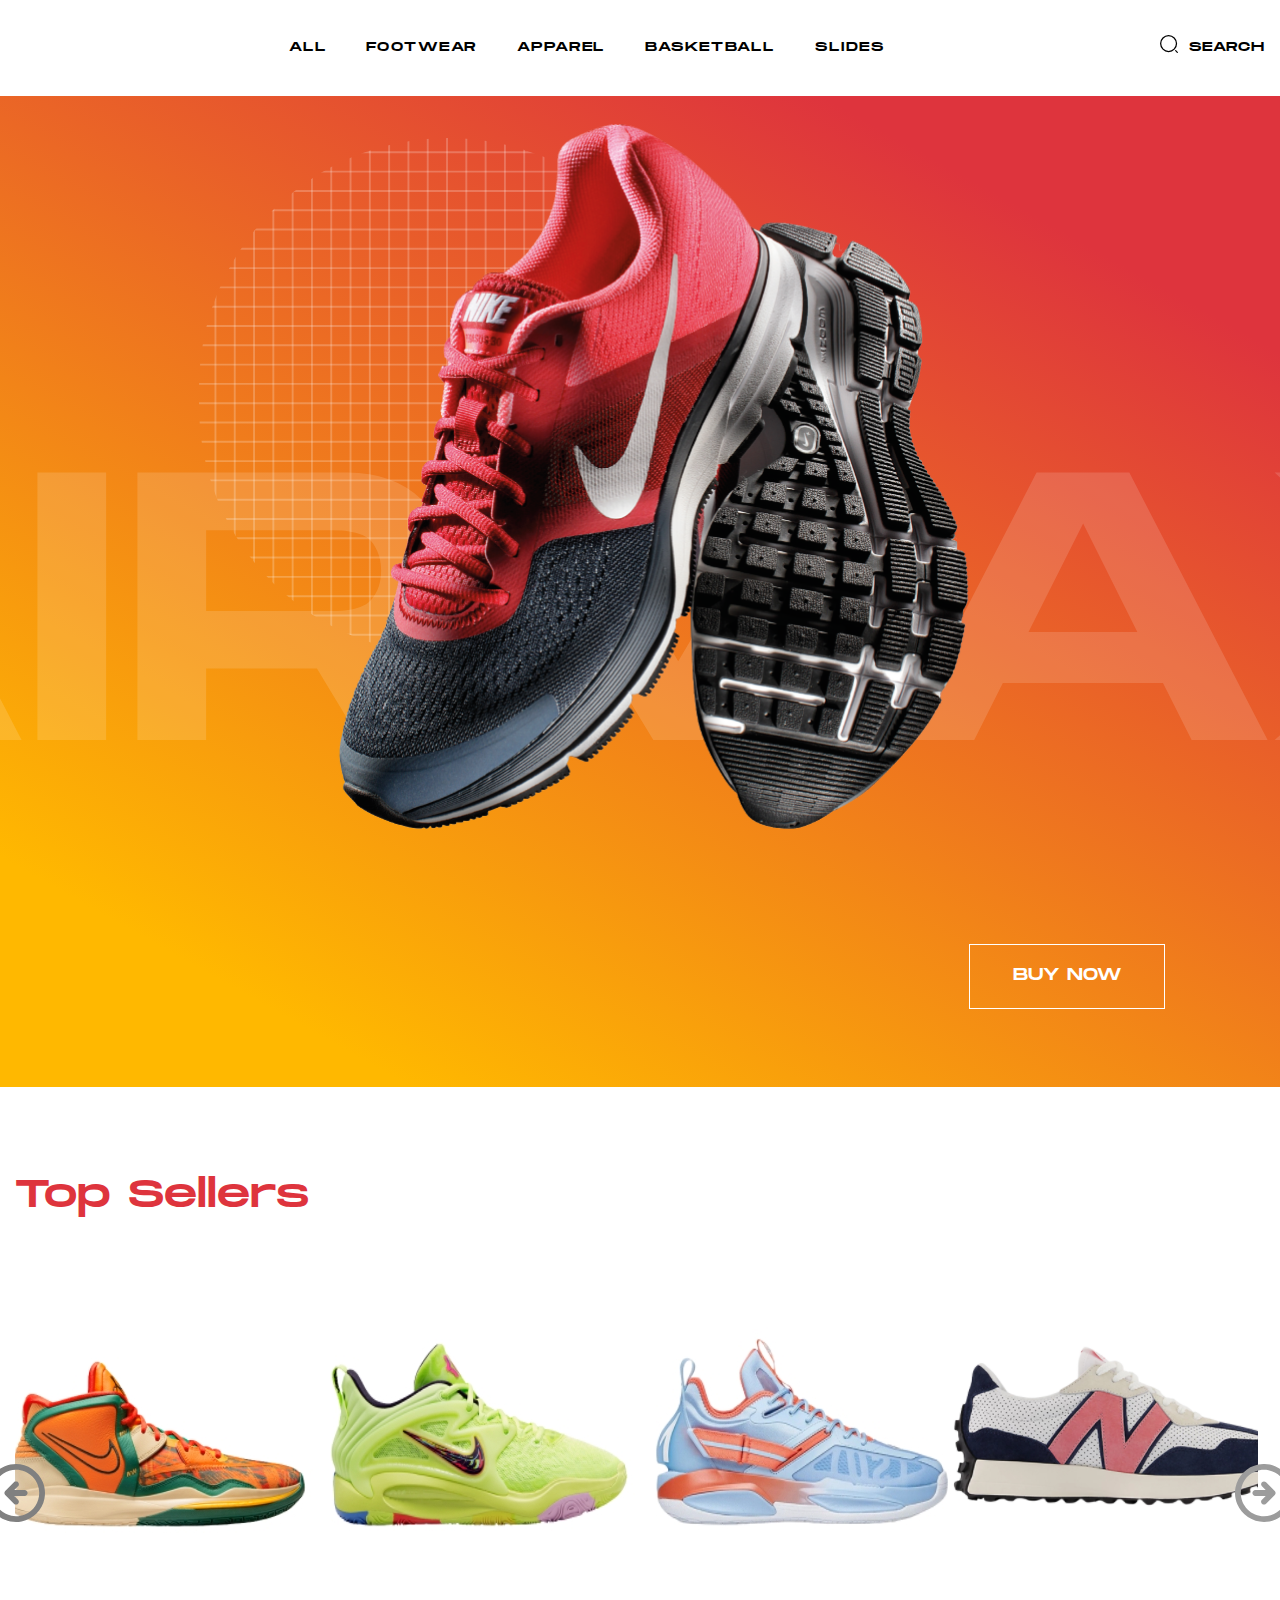
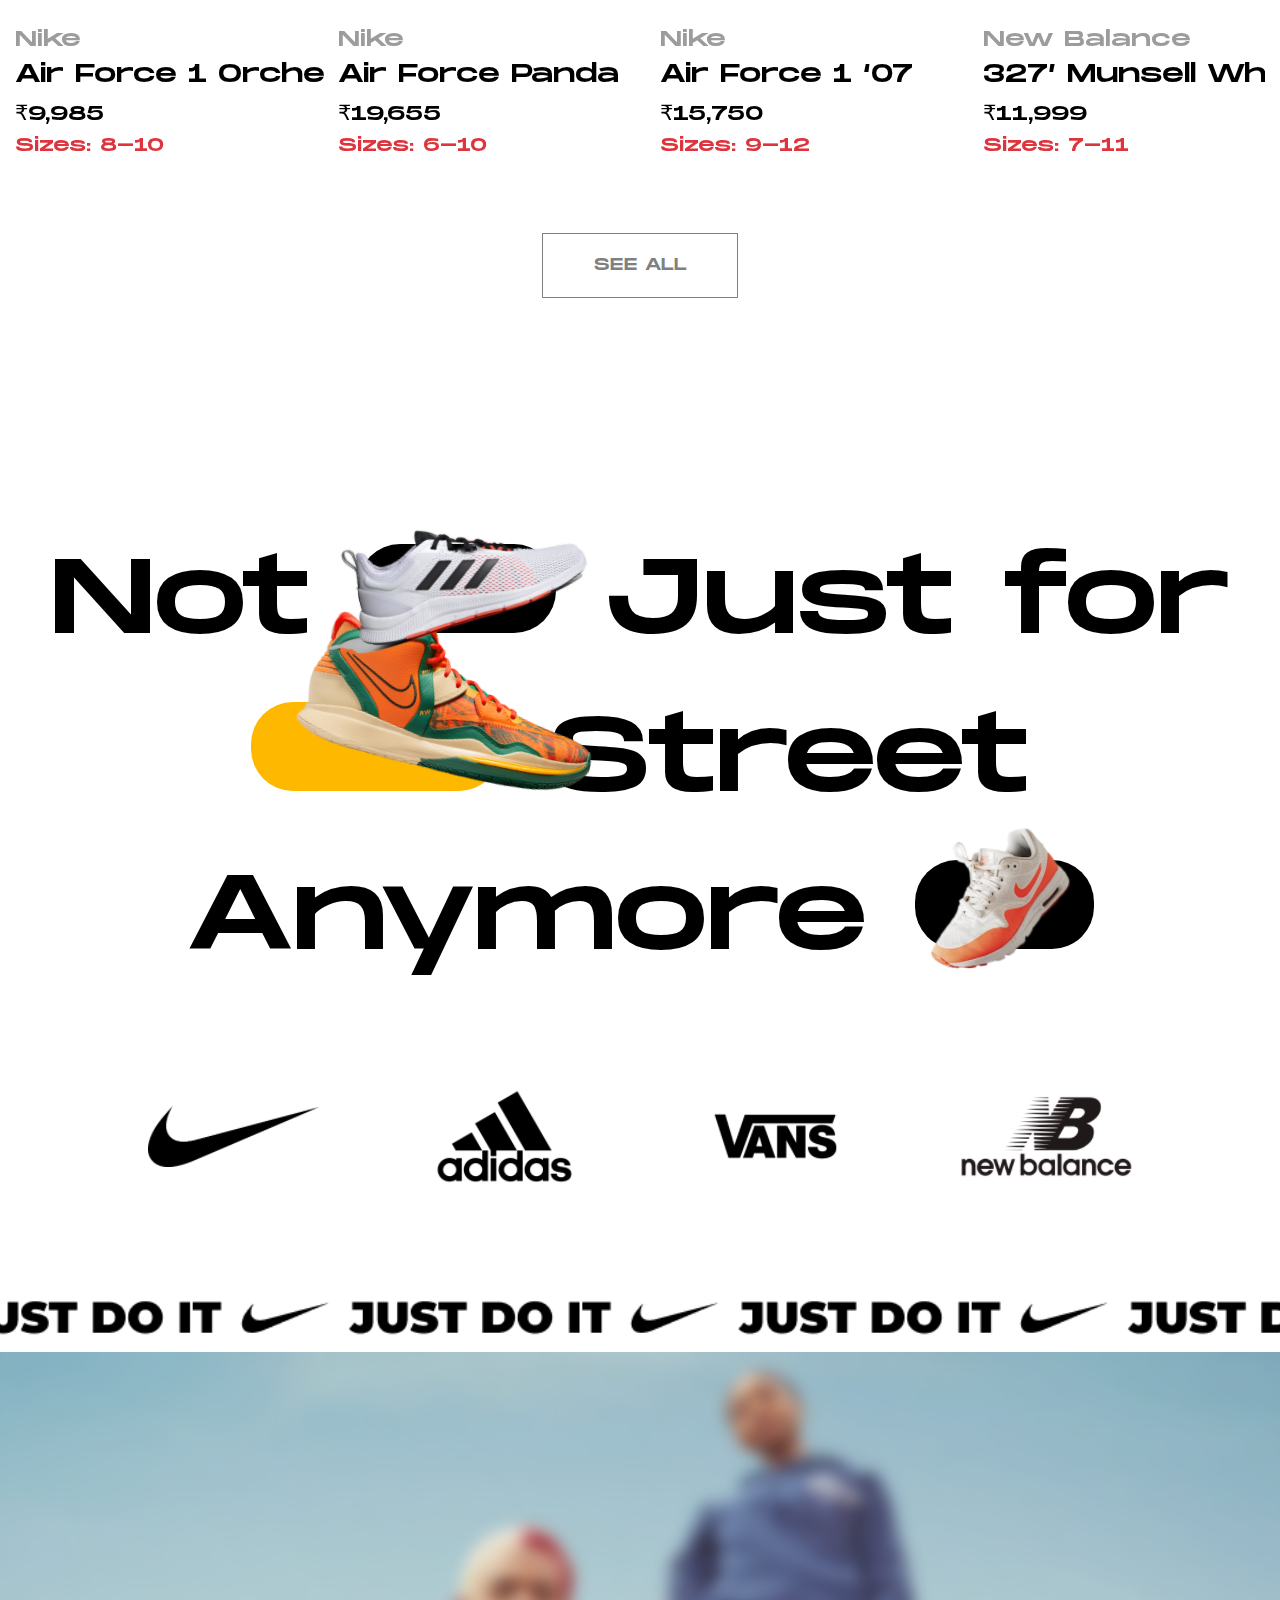
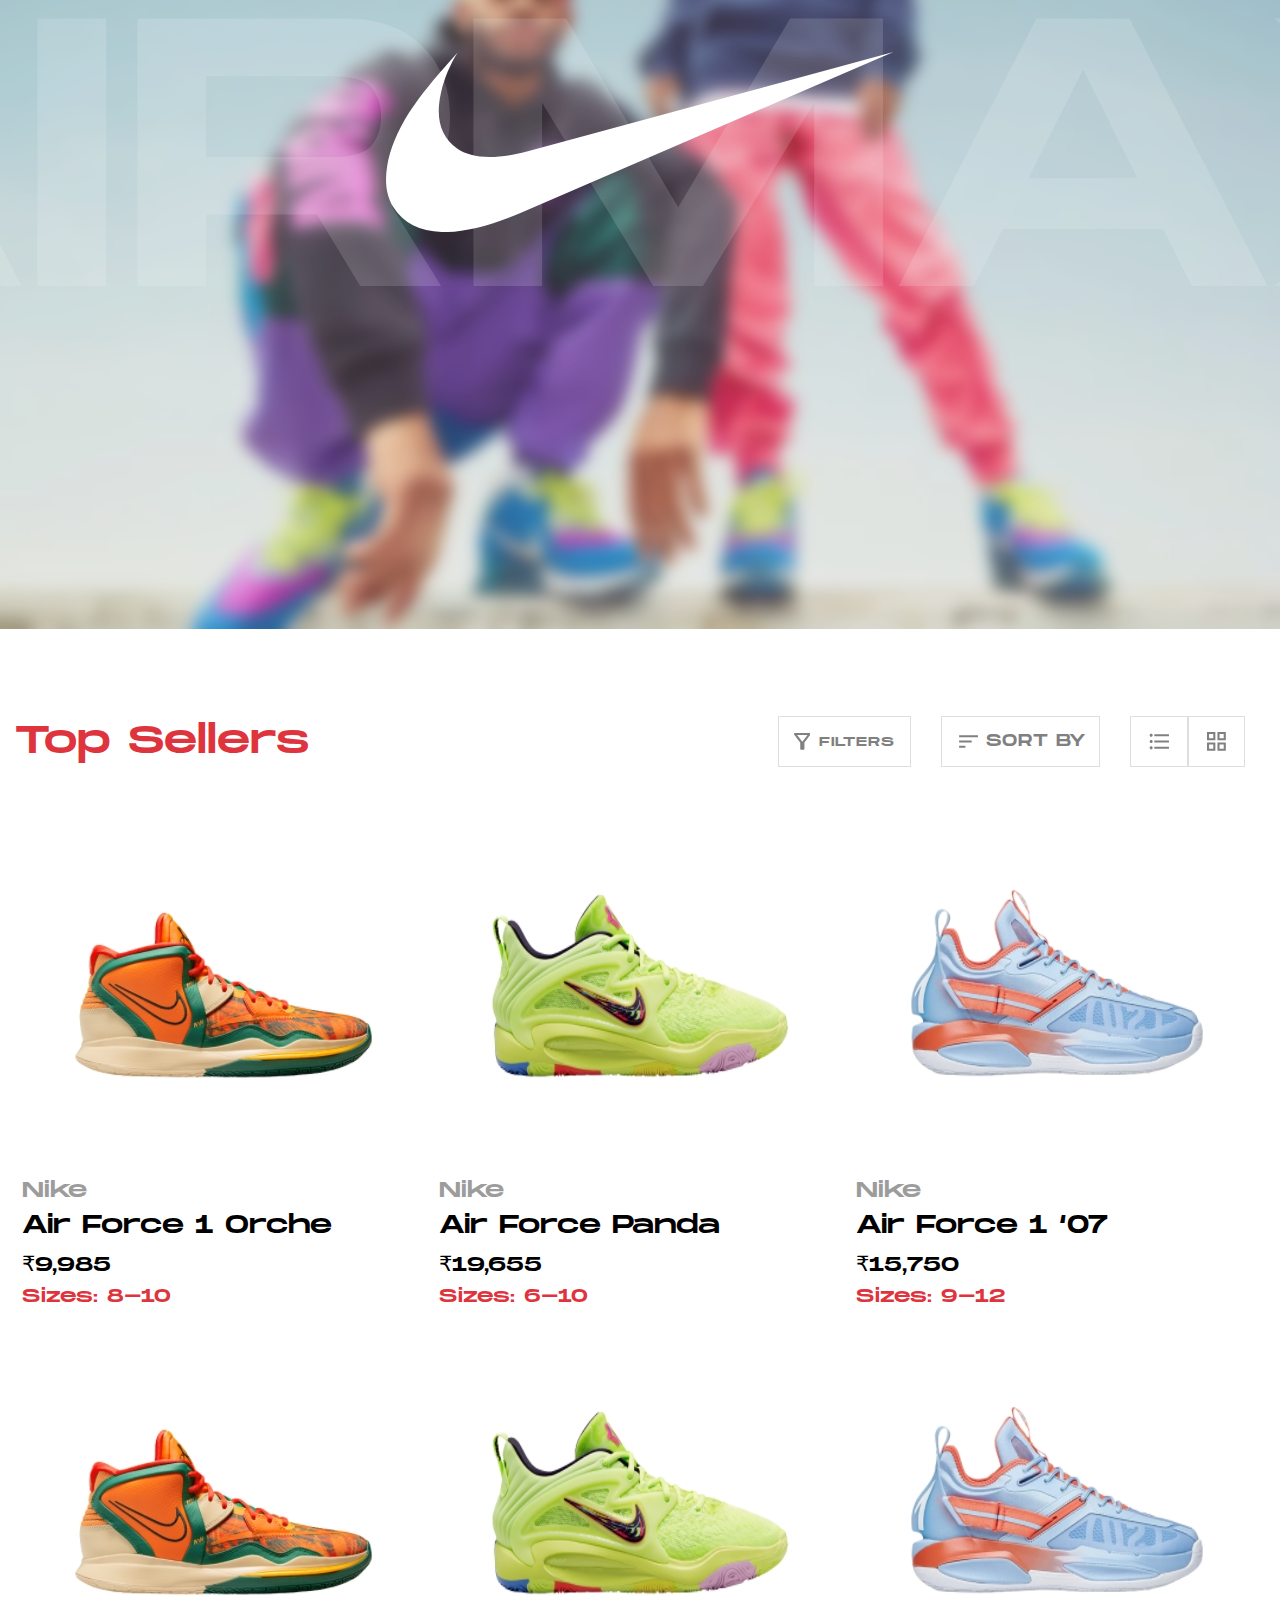
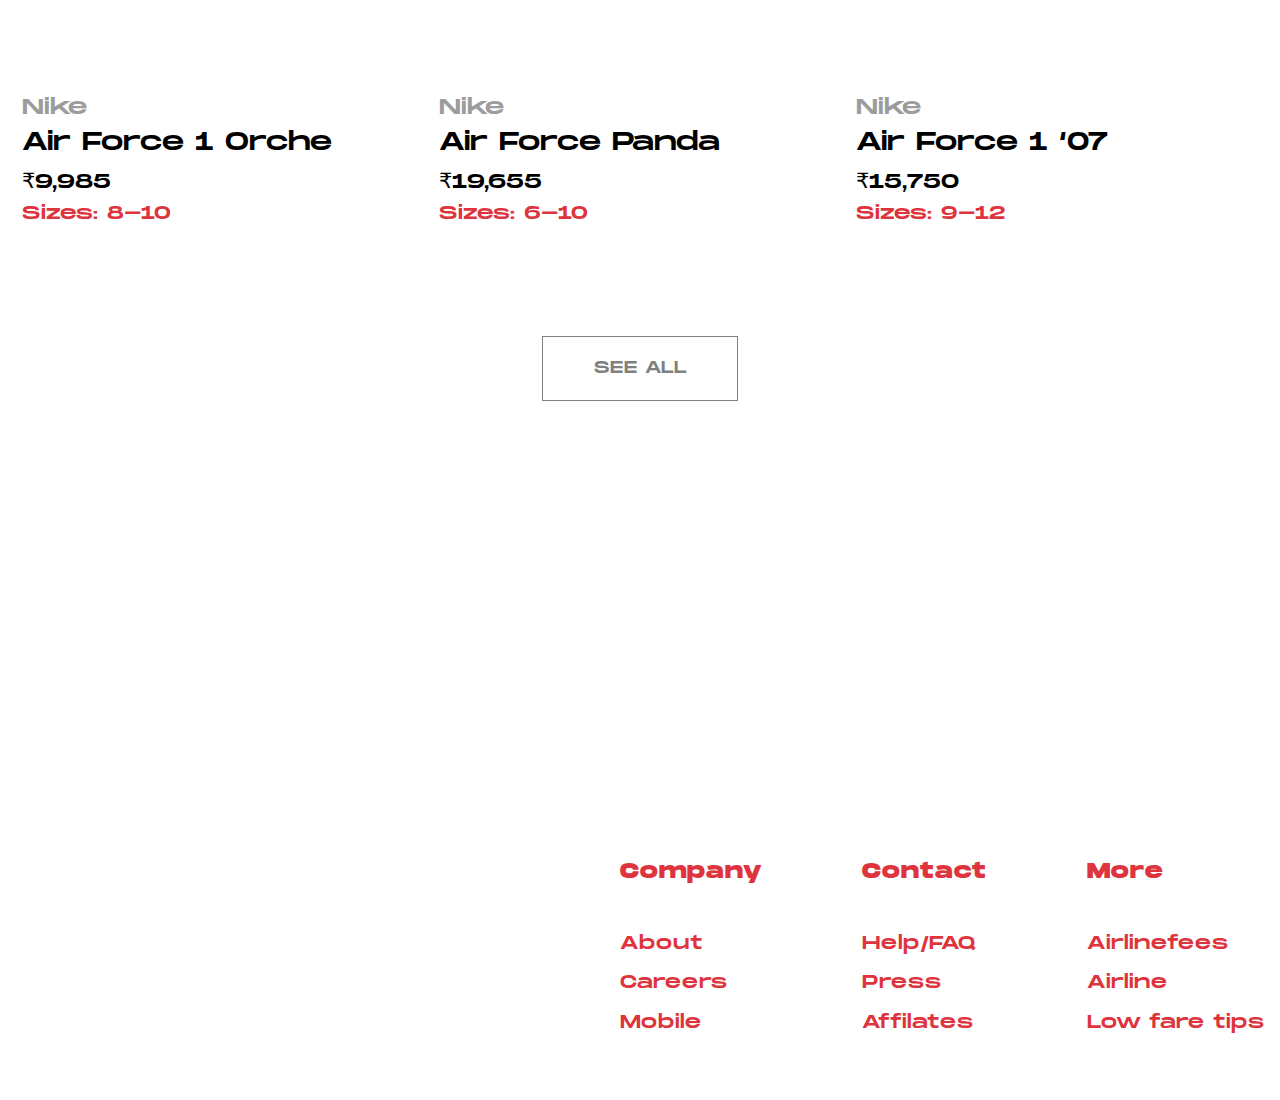
==== commit 467ee1ab: "Add files via upload" ====
--- a/sneakers-shop/index.html
+++ b/sneakers-shop/index.html
@@ -51,7 +51,7 @@
                         <div class="nav__search">
                             <div class="nav__item-search">
                                 <a class="nav__link-search" href="#">
-                                    <img class="nav__item-img" src="/sneakers-shop/sneakers-shop/img/icons/search.svg"
+                                    <img class="nav__item-img" src="./img/icons/search.svg"
                                         alt="">
                                     Search
                                 </a>
--- a/sneakers-shop/css/style.css
+++ b/sneakers-shop/css/style.css
@@ -599,7 +599,7 @@
 .nike__block img {
     display: inline-block;
     position: absolute;
-    top: -2px;
+    top: -69px;
     left: -39px;
     animation: moveText 10s linear infinite;
 }
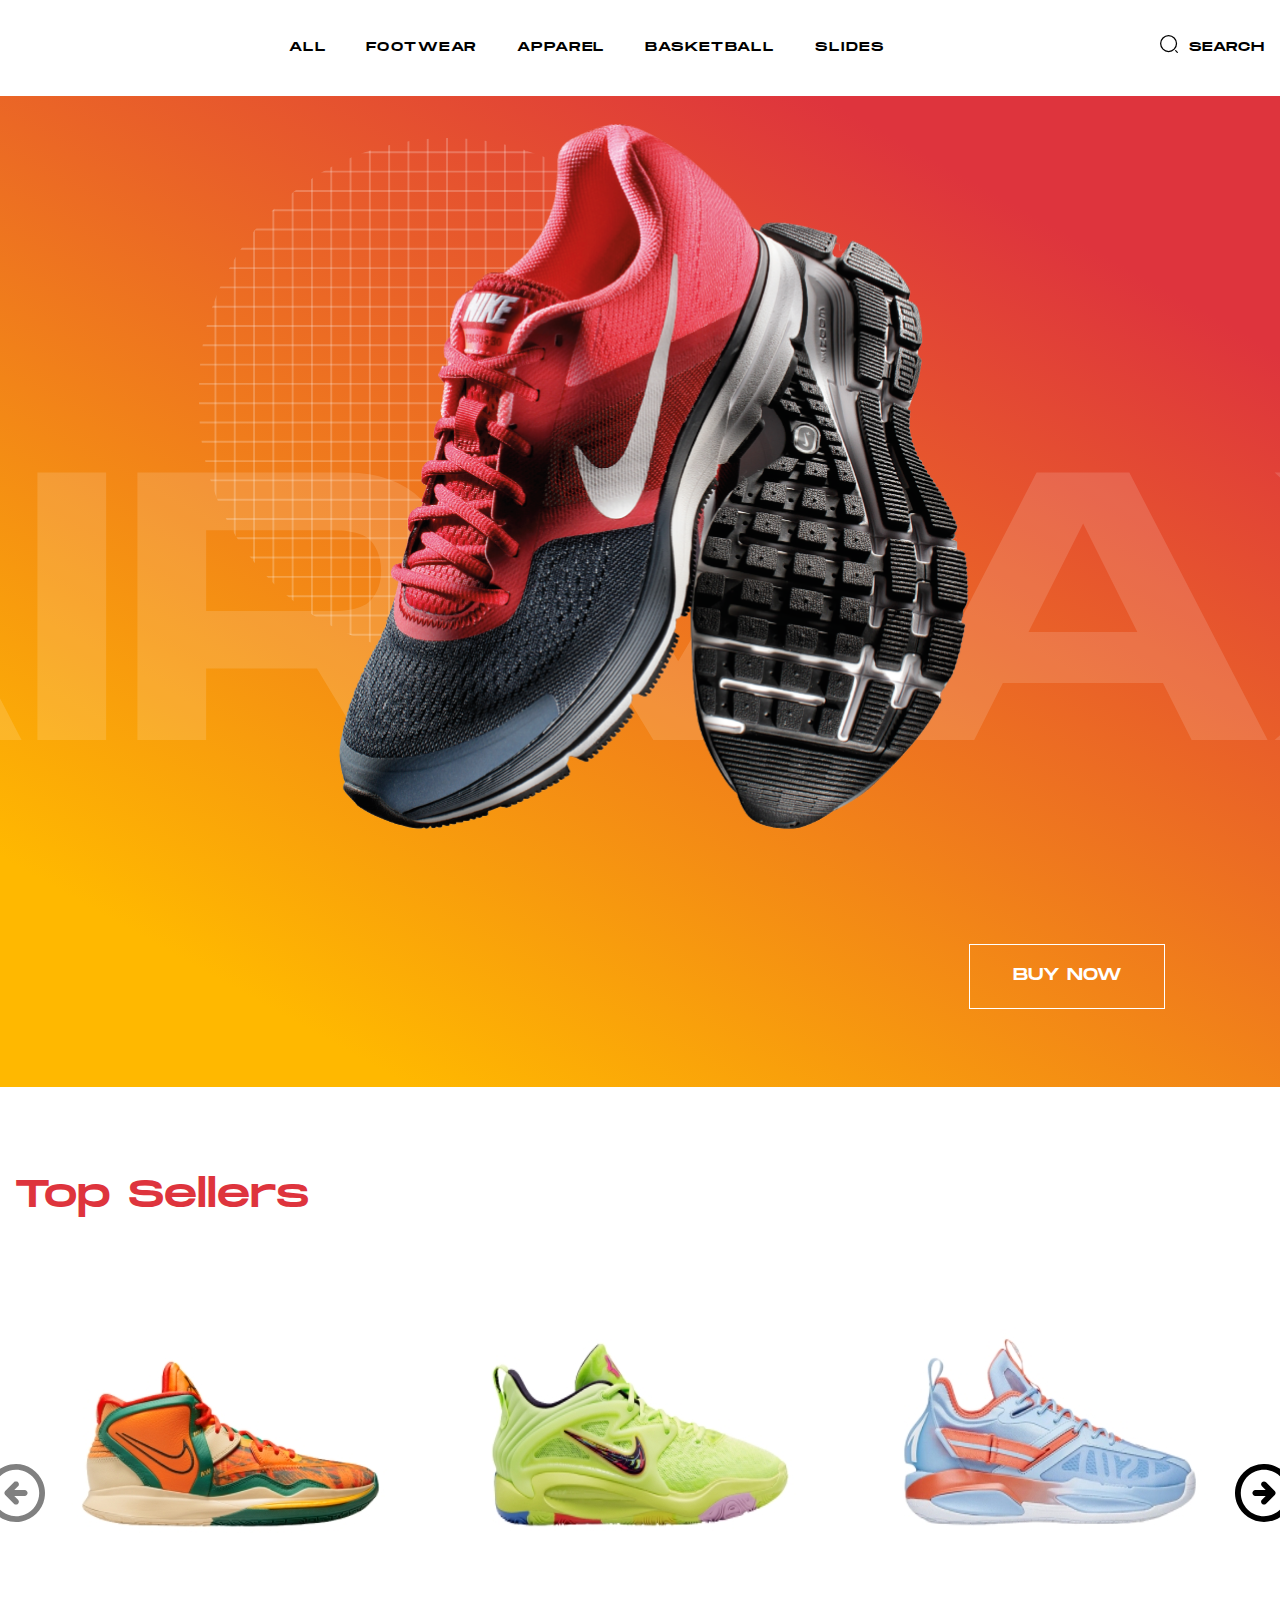
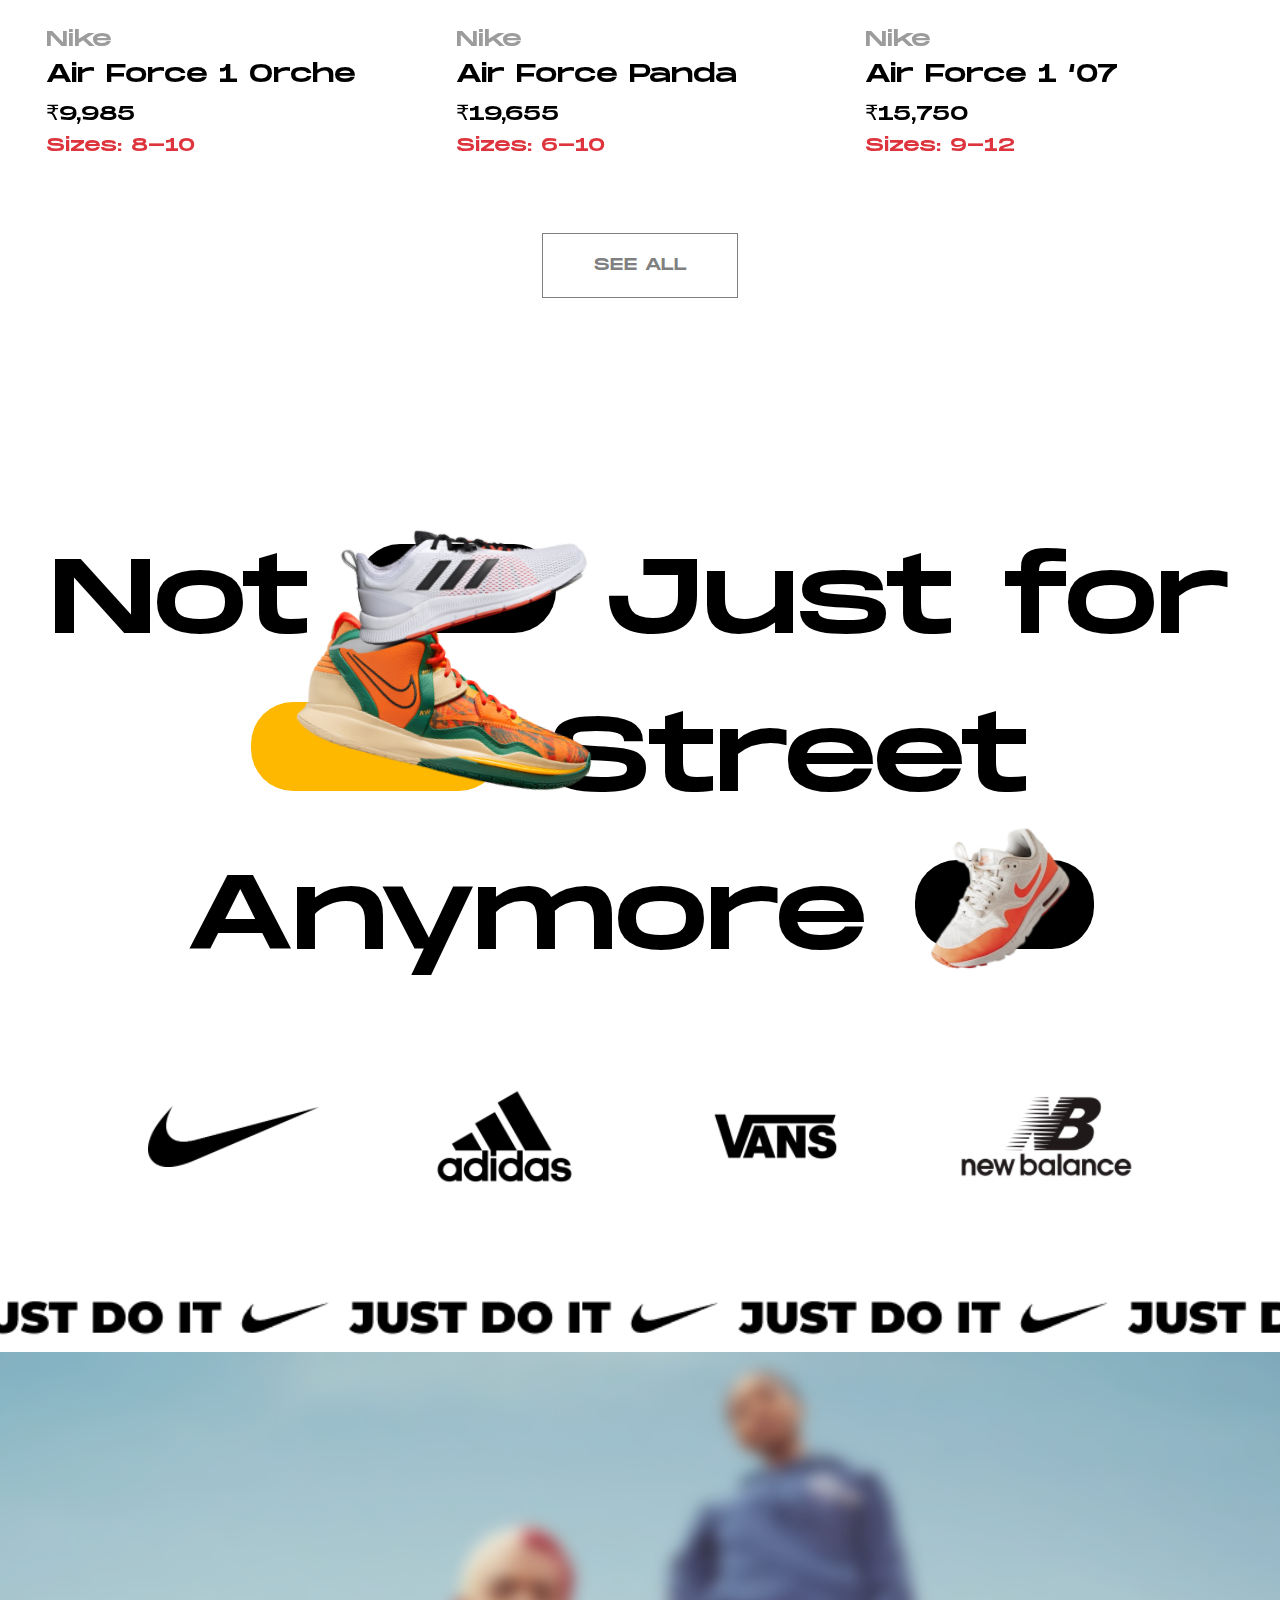
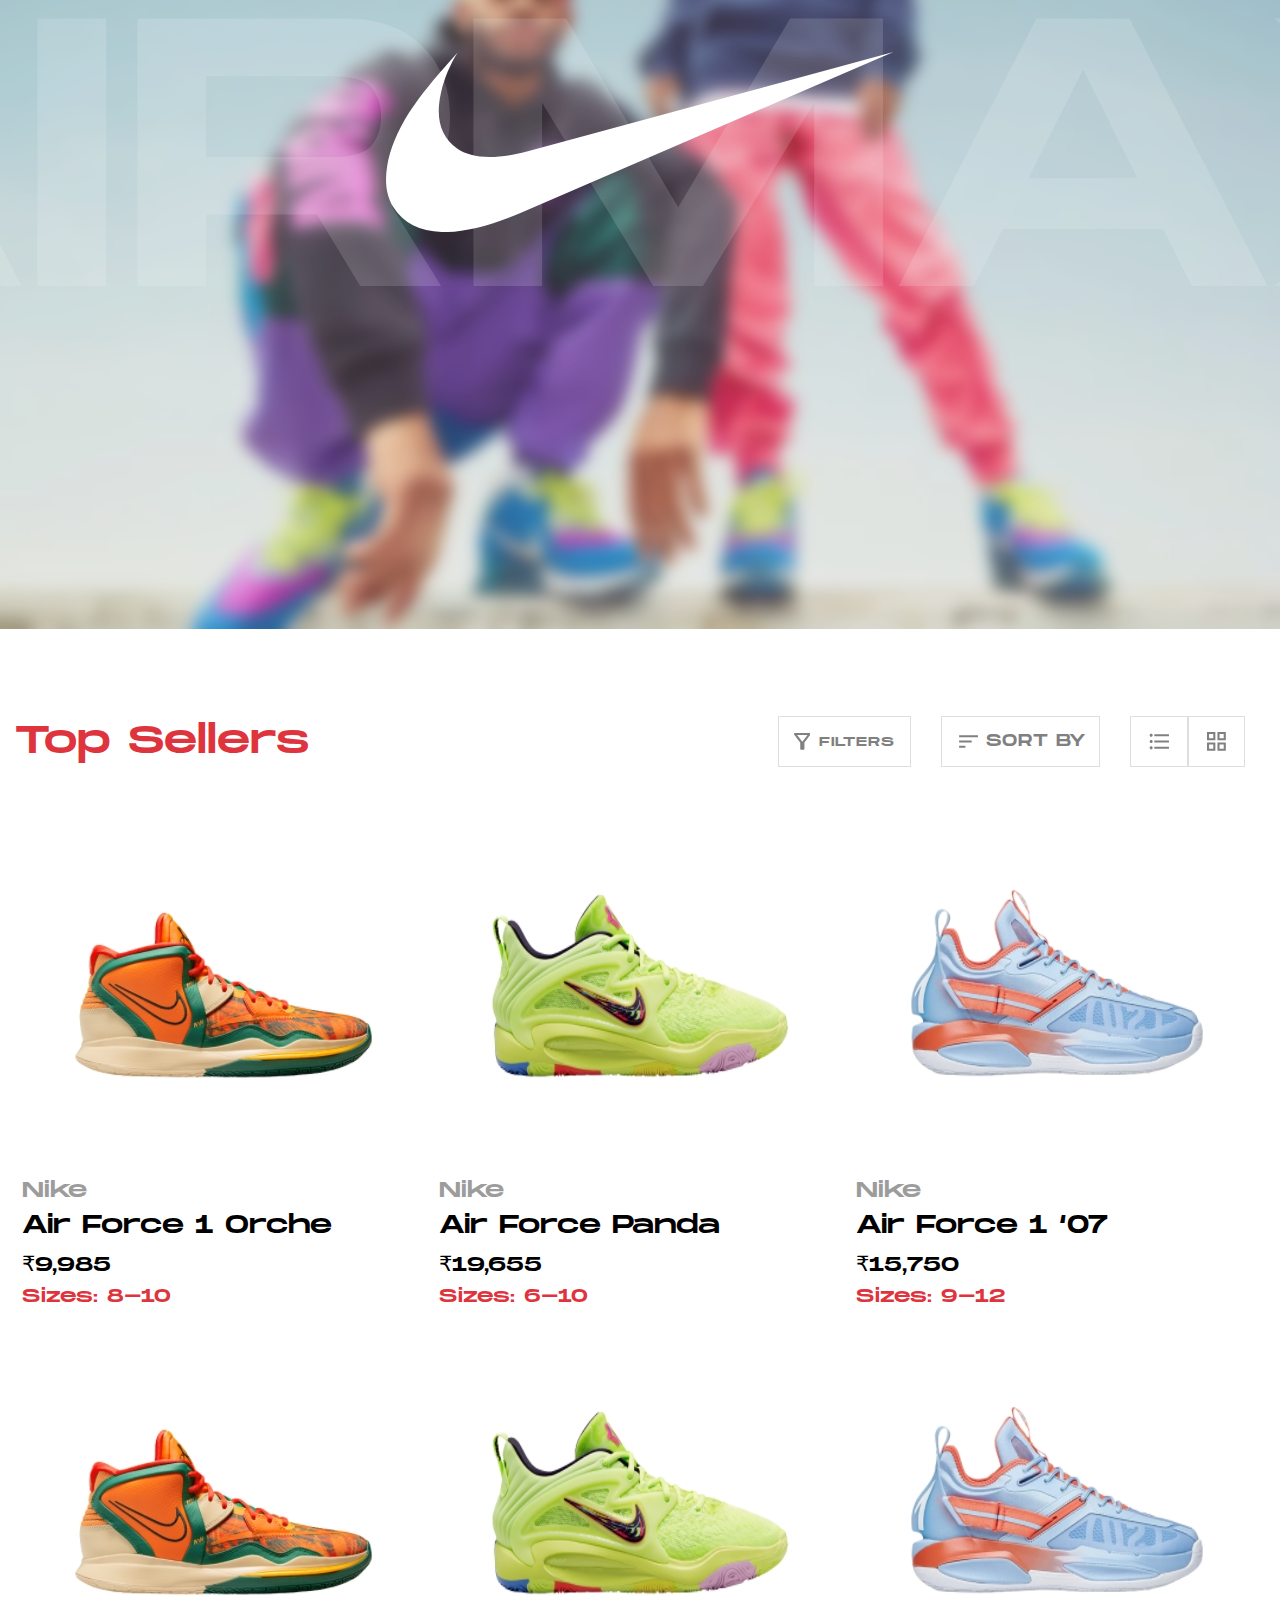
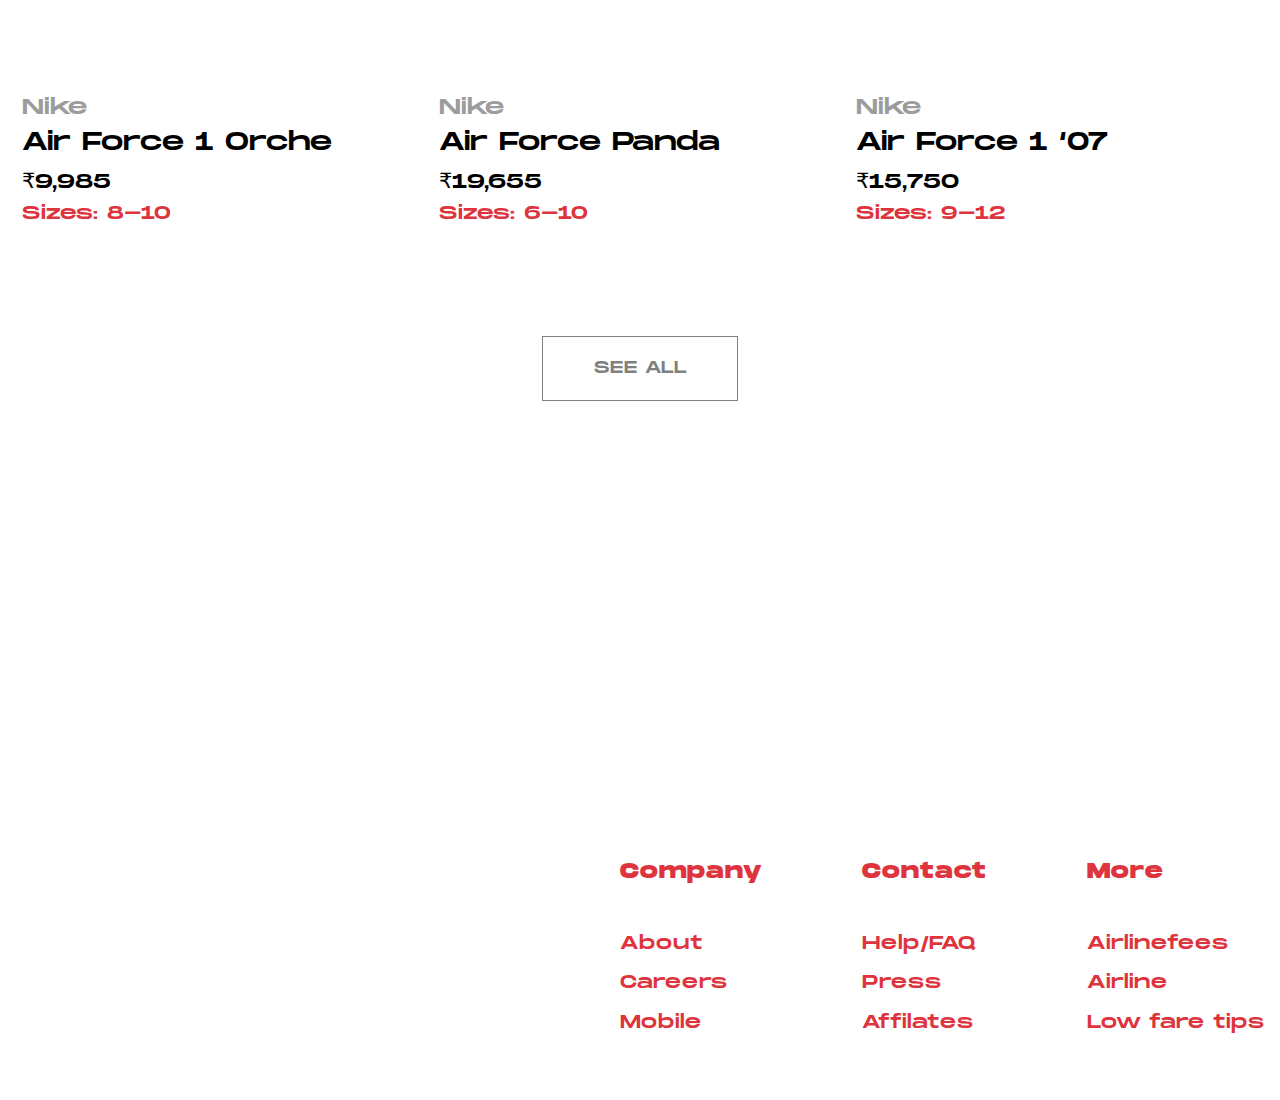
==== commit cf62b2c3: "Add files via upload" ====
--- a/sneakers-shop/index.html
+++ b/sneakers-shop/index.html
@@ -273,7 +273,7 @@
                                     <defs />
                                     <path id="Vector"
                                         d="M41.17 32.16C41.45 31.88 41.66 31.54 41.8 31.17C42.11 30.44 42.11 29.62 41.8 28.89C41.66 28.52 41.45 28.18 41.17 27.9L32.16 18.89C31.6 18.32 30.83 18 30.03 18C29.23 18 28.46 18.32 27.9 18.89C27.33 19.45 27.01 20.22 27.01 21.02C27.01 21.82 27.33 22.59 27.9 23.15L31.8 27.03L21.02 27.03C20.22 27.03 19.46 27.34 18.9 27.91C18.33 28.47 18.02 29.23 18.02 30.03C18.02 30.83 18.33 31.59 18.9 32.15C19.46 32.72 20.22 33.03 21.02 33.03L31.8 33.03L27.9 36.91C27.62 37.19 27.39 37.52 27.24 37.89C27.09 38.25 27.01 38.65 27.01 39.04C27.01 39.44 27.09 39.83 27.24 40.2C27.39 40.56 27.62 40.89 27.9 41.17C28.18 41.46 28.51 41.68 28.88 41.83C29.24 41.98 29.63 42.06 30.03 42.06C30.43 42.06 30.82 41.98 31.19 41.83C31.55 41.68 31.88 41.46 32.16 41.17L41.17 32.16ZM60.07 30.03C60.07 24.09 58.3 18.28 55 13.34C51.7 8.4 47.01 4.55 41.52 2.28C36.04 0.01 30 -0.59 24.17 0.57C18.34 1.73 12.99 4.59 8.79 8.79C4.59 12.99 1.73 18.34 0.57 24.17C-0.59 30 0.01 36.04 2.28 41.53C4.55 47.01 8.4 51.7 13.34 55C18.28 58.3 24.09 60.07 30.03 60.07C38 60.07 45.64 56.9 51.27 51.27C56.9 45.64 60.07 38 60.07 30.03ZM6 30.03C6 25.28 7.41 20.63 10.05 16.68C12.69 12.73 16.44 9.65 20.84 7.83C25.23 6.01 30.06 5.54 34.72 6.46C39.38 7.39 43.66 9.68 47.02 13.04C50.38 16.4 52.67 20.68 53.6 25.34C54.52 30 54.05 34.84 52.23 39.23C50.41 43.62 47.33 47.37 43.38 50.01C39.43 52.65 34.78 54.06 30.03 54.06C23.66 54.06 17.55 51.53 13.04 47.02C8.53 42.52 6 36.4 6 30.03Z"
-                                        fill="#9C9C9C" fill-opacity="1.000000" fill-rule="nonzero" />
+                                        fill="#000" fill-opacity="1.000000" fill-rule="nonzero" />
                                 </svg>
                             </button>
                         </div>
--- a/sneakers-shop/css/style.css
+++ b/sneakers-shop/css/style.css
@@ -417,6 +417,7 @@
     background: none;
 }
 
+
 .swiper-button-disabled.gallery__prev,
 .swiper-button-disabled.gallery__next {
     color: #808080;
@@ -453,10 +454,13 @@
     fill: #000;
 }
 
+.gallery__slider {
+    width: 95%;
+}
+
 .gallery__wrapper {
     display: flex;
     justify-content: start;
-
     padding-bottom: 70px;
 }
 
@@ -1086,6 +1090,15 @@
         justify-content: center;
         padding-bottom: 3px;
     }
+    /* ====================================== */
+
+    .catalog__info {
+        flex-direction: column;
+    }
+
+    .catalog__title {
+        padding-bottom: 30px;
+    }
 }
 
 @media (max-width: 800px) {
@@ -1129,24 +1142,12 @@
         font-size: 26.72px;
     }
 
-    .catalog__filters-item2 {
-        display: none;
-    }
-
-    .catalog__filters-item3 {
-        display: none;
-    }
-
-    .catalog__filters-item4 {
-        display: none;
-    }
-
     .catalog__filters {
-        justify-content: end;
+        justify-content: center;
     }
 
     .container__drop {
-        padding-right: 0px;
+        padding-right: 30px;
     }
 }
 
@@ -1182,4 +1183,11 @@
     .catalog__btn {
         padding-top: 26px;
     }
+
+    .footer__inner {
+        display: flex;
+        flex-direction: column;
+        justify-content: center;
+    }
+}
 }